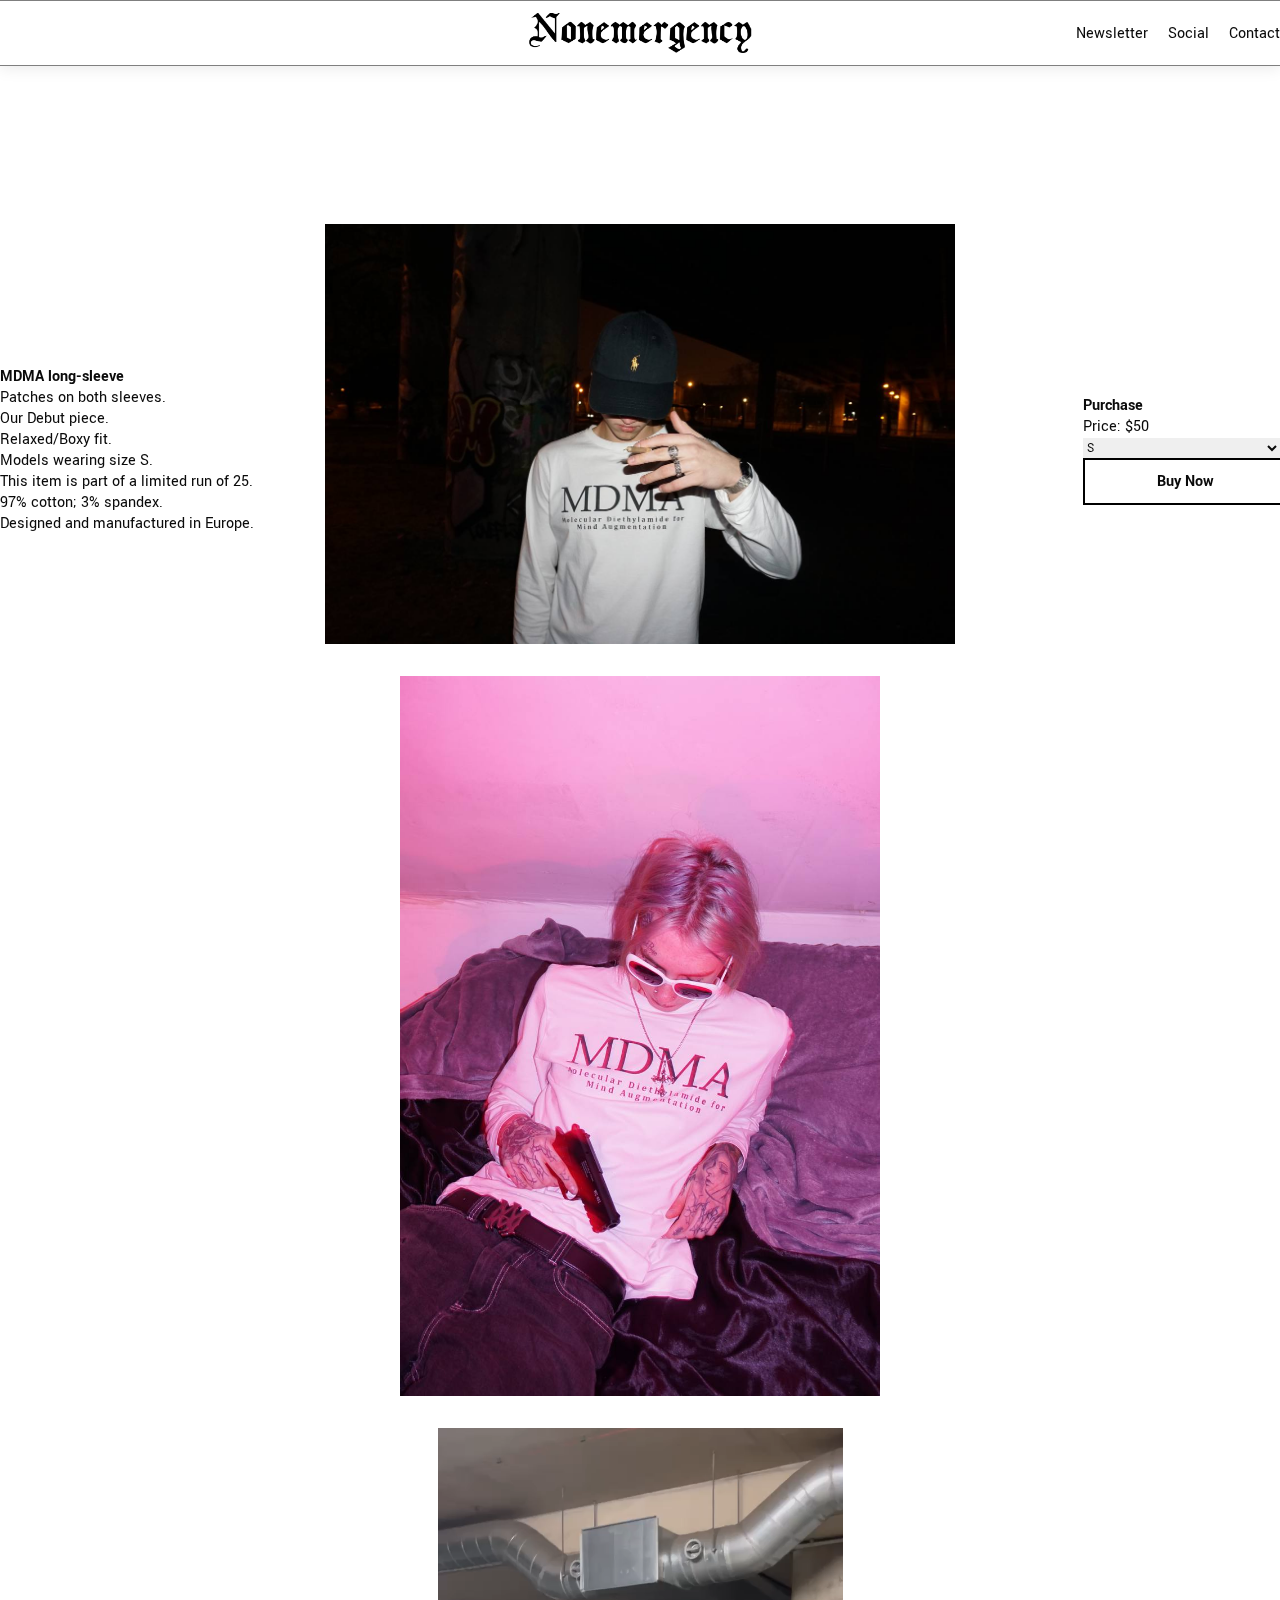
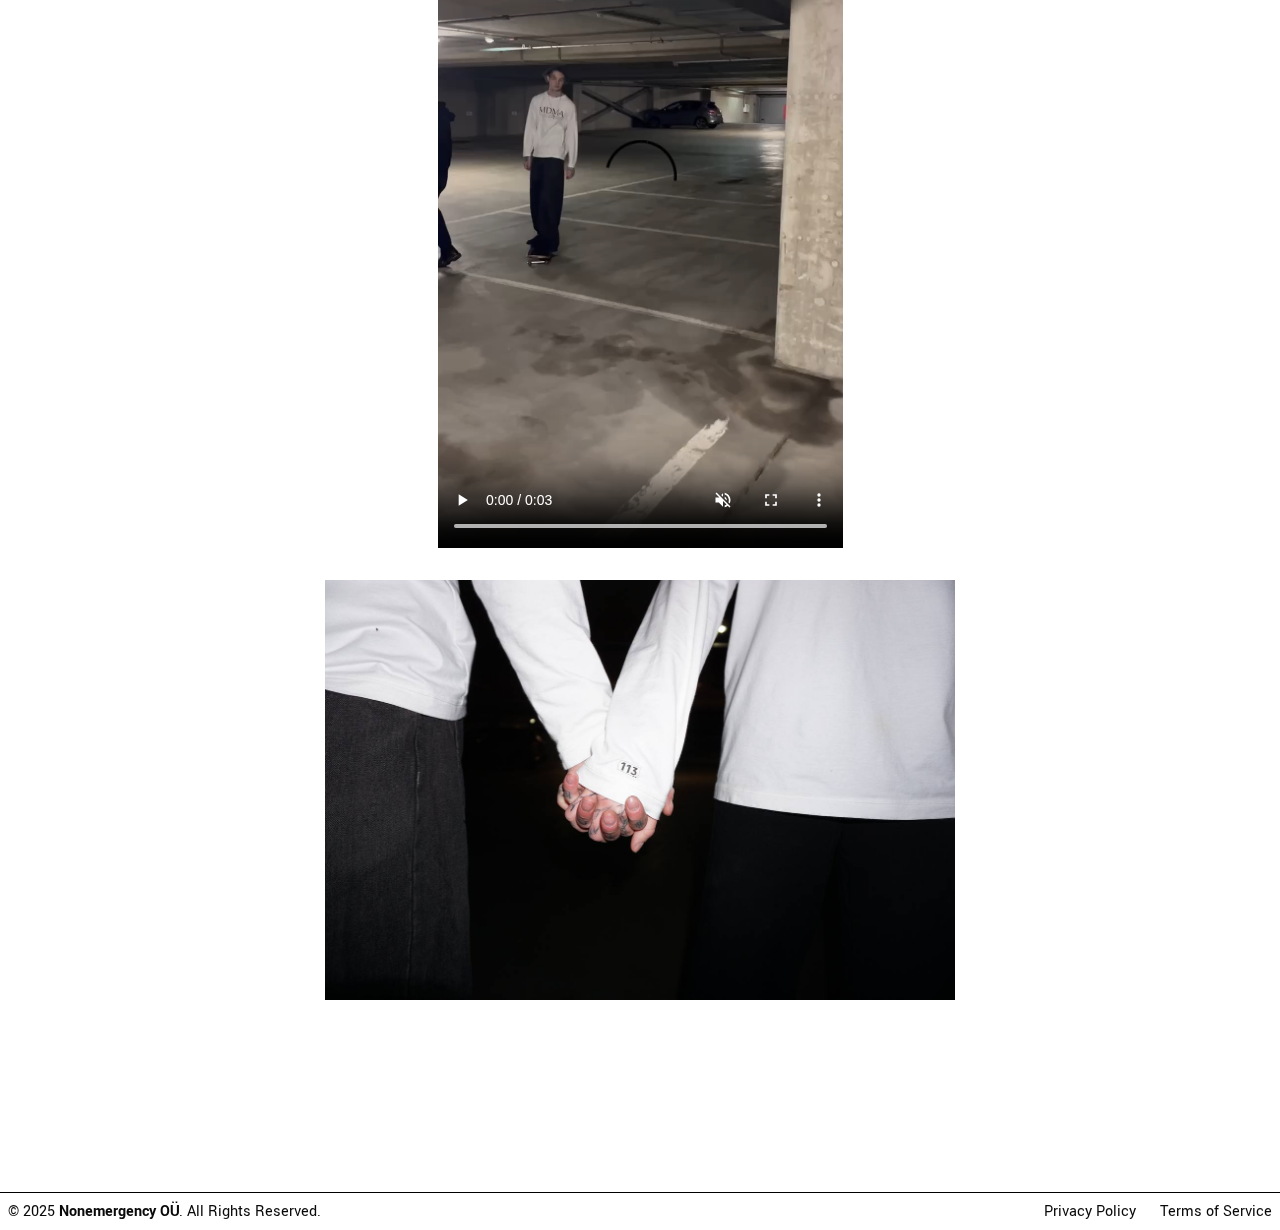
==== index.html @ 787d907a "initial commit" ====
<!DOCTYPE html>
<html>
<head>
	<meta charset="utf-8">
	<meta name="viewport" content="width=device-width, initial-scale=1">
    <link rel="stylesheet" href="style.css">
    <link rel="icon" type="image/x-icon" href="assets/favicon.ico">
	<title>Nonemergency</title>
	<script type="text/javascript">
		window.onload = function() {
			var element = document.querySelector('.image-showcase > *:first-child');
			var elementHeight = element.offsetHeight / 2; 
			element.style.setProperty('--first-image-offset', `${elementHeight}px`);
			var element = document.querySelector('.image-showcase > *:last-child');
			var elementHeight = element.offsetHeight / 2; 
			element.style.setProperty('--last-image-offset', `${elementHeight}px`);
		}
	</script>
</head>
<body>
	<header>
		<div class="wrapper">
			<img src="assets/nonem.png" alt="Logo" id="logo">
			<div id="header-links">
				<a href="#">Newsletter</a>
				<a href="#">Social</a>
				<a href="#">Contact</a>
			</div>
		</div>
	</header>
	<div class="wrapper">
		<section>
			<div class="product-info fixed-product-object">
				<p class="bold">MDMA long-sleeve</p>
				<div>
					<p>Patches on both sleeves.</p>
					<p>Our Debut piece.</p>
					<p>Relaxed/Boxy fit.</p>
					<p>Models wearing size S.</p>
				</div>
				<div>
					<p>This item is part of a limited run of 25.</p>
				</div>
				<div>
					<p>97% cotton; 3% spandex.</p>
					<p>Designed and manufactured in Europe.</p>
				</div>
			</div>
			<div class="image-showcase">
				<img src="assets/MDMA-photos/photo2.jpg">
				<img src="assets/MDMA-photos/photo0.jpg">
				<video autoplay muted loop controls>
					<source src="assets/MDMA-photos/video0.MOV" type="video/mp4">
				</video>
				<img src="assets/MDMA-photos/photo1.jpg">
			</div>
			<div class="purchase-section fixed-product-object">
				<p class="bold">Purchase</p>
				<p class="price">Price: <b>$50</b></p>
				<form action="/buy">
					<select name="size" id="size" class="size-dropdown">
						<optgroup label="Choose Size">
							<option value="S">S</option>
							<option value="M">M</option>
						</optgroup>
					</select>
					<div class="button-container">
						<input type="submit" value="Buy Now" class="button">
					</div>
				</form>
			</div>
		</section>
	</div>
	<div class="footer-border">
		<footer class="wrapper">
			<p class="small-text">© 2025 <span class="bold">Nonemergency OÜ</span>. All Rights Reserved.</p>
			<span id="legal"><a href="">Privacy Policy</a><a href="">Terms of Service</a></span>
		</footer>
	</div>
</body>
</html>
---- style.css ----
/* RESET & FONT */
/*
@import url('https://fonts.googleapis.com/css2?family=Monda:wght@400..700&display=swap');

!!! FIX URL BELOW !!!
*/

@import url('https://fonts.googleapis.com/css2?family=Averia+Sans+Libre:ital,wght@0,300;0,400;0,700;1,300;1,400;1,700&family=IBM+Plex+Sans:ital,wght@0,100;0,200;0,300;0,400;0,500;0,600;0,700;1,100;1,200;1,300;1,400;1,500;1,600;1,700&family=Jost:ital,wght@0,100..900;1,100..900&family=Lato:ital,wght@0,100;0,300;0,400;0,700;0,900;1,100;1,300;1,400;1,700;1,900&family=Mukta+Mahee:wght@200;300;400;500;600;700;800&family=Noto+Sans+Cuneiform&family=Noto+Sans+KR:wght@100..900&family=Noto+Sans+Mono:wght@100..900&family=Recursive:wght@300..1000&family=Roboto+Mono:ital,wght@0,100..700;1,100..700&family=Source+Code+Pro:ital,wght@0,200..900;1,200..900&family=Yantramanav:wght@100;300;400;500;700;900&display=swap');

*{ 
    margin: 0;
    padding: 0;
    font-family: "Yantramanav", serif;
    font-weight: 400;
    color: #0A0A0A; 
    border: none;
}

/* GENERAL STYLES */

footer, section, .grid{
    width: 100%;
    display: grid;
    grid-template-columns: repeat(12, 1fr);
    gap: 20px;
}

.button-container{
    z-index: 1;
    color: black;
    border: 2px solid;
    padding: 2px;
    width: fit-content;
}


button, .button{
    background: none;
    padding: .5rem 1rem;
    font-size: 1rem;
    cursor: pointer;
    font-weight: 700;
    border: 0;
    border: 1px solid rgba(0, 0, 0, 0);
}


button:hover, .button:hover{
    transition: 100ms;
    border: 1px solid rgba(0, 0, 0, 1);
}

.not-allowed{
    cursor: not-allowed !important;
}

.wrapper{ /* ADD PADDING FOR SCREENS LESS THAN 1440px */
    max-width: 1440px; /* ???? */
    margin: 0 auto 0 auto;
    box-sizing: border-box;
}

a{
    text-decoration: none;
}

a:hover{
    text-decoration: underline;
}

.bold{
    font-weight: 600;
}

.fixed-product-object{
    position: sticky;
    height: fit-content;
    top: 50%;
    transform: translateY(-50%);
}


/*  HEADER  */
/* CREATE DROPDOWNS */
header{

    position: fixed;
    width: 100%;

    border-top: 1px solid rgba(0, 0, 0, 0.50);
    border-bottom: 1px solid rgba(0, 0, 0, 0.50);
    background: #FFF;
    box-shadow: 0px 1px 16px 0px rgba(0, 0, 0, 0.10);
    padding: 16px 0;
}

header > .wrapper{
    width: 100%;
    display: flex;
    align-items: center;
    justify-content: end;
    height: 2rem;
}

#logo{
    height: 2.5rem; /* MAKE RESPONSIVE */
    position: absolute;
    left: 50%;
    transform: translateX(-50%);
}

#header-links{
    display: flex;
    gap: 20px;
}

/* PRODUCT INFO  */
/* ADD br */
.product-info{
    grid-column: span 3;
}

/* IMAGE SHOWCASE */

.image-showcase{
    grid-column: 4 / span 6;
    flex-direction: column;
    display: flex;
    align-items: center;
}

.image-showcase > img, video{
    max-width: 100%;
    max-height: 80vh;
    padding-bottom: 2rem;
}

.image-showcase > *:first-child{
    margin-top: calc(50vh - var(--first-image-offset));
}

.image-showcase > *:last-child{
    margin-bottom: calc(50vh - var(--last-image-offset) - 4rem); /* 4rem = 2 rem bottom padding; 2 rem footer */
}

/* PURCHASE SECTION */
/* ADD STYLES FOR SELECT */

.purchase-section{
    grid-column: 11 / 13;
}

.purchase-section form{
    width: 100%;
}

.purchase-section form *{
    width: 100%;
}

/* FOOTER */


footer{
    padding: .5rem;
    display: flex;
    justify-content: space-between;
}

#legal > a:nth-child(2){
    padding-left: 1.5rem;
}

.footer-border{
    border-top: solid 1px black;
}
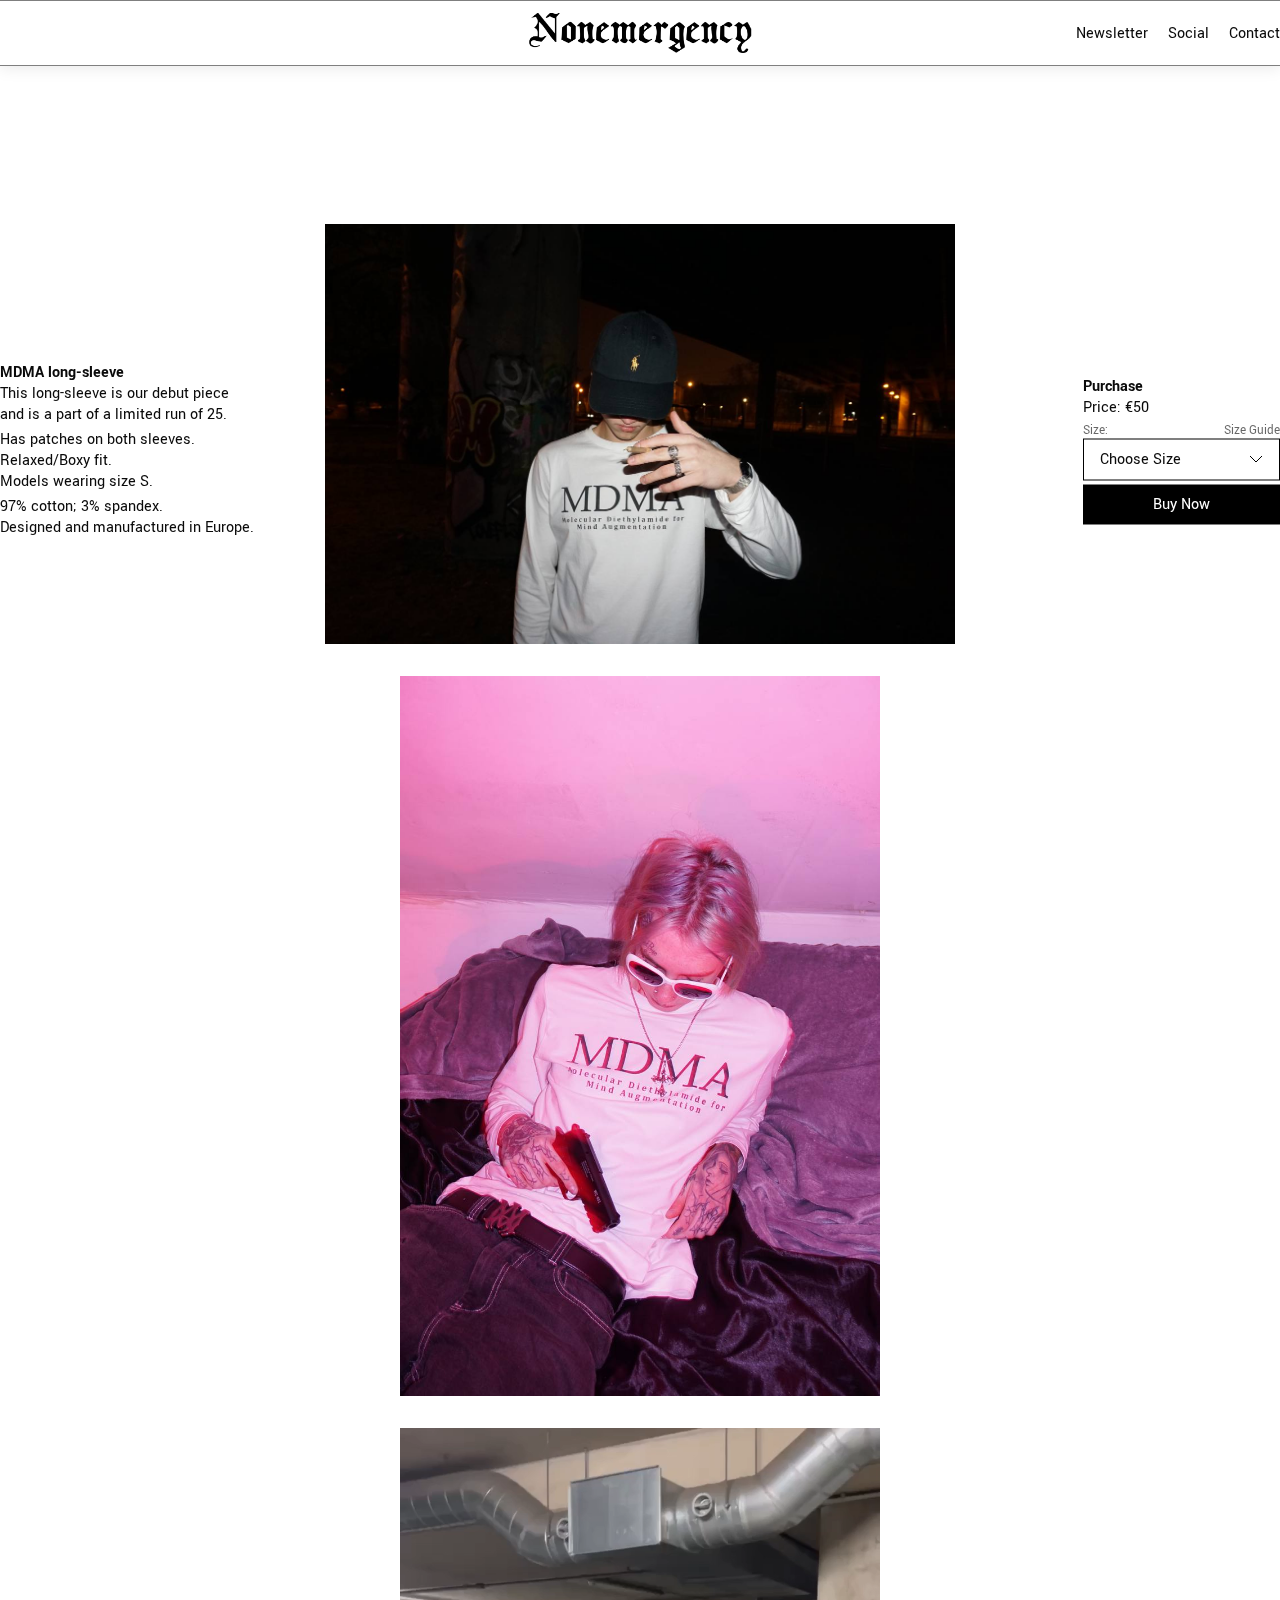
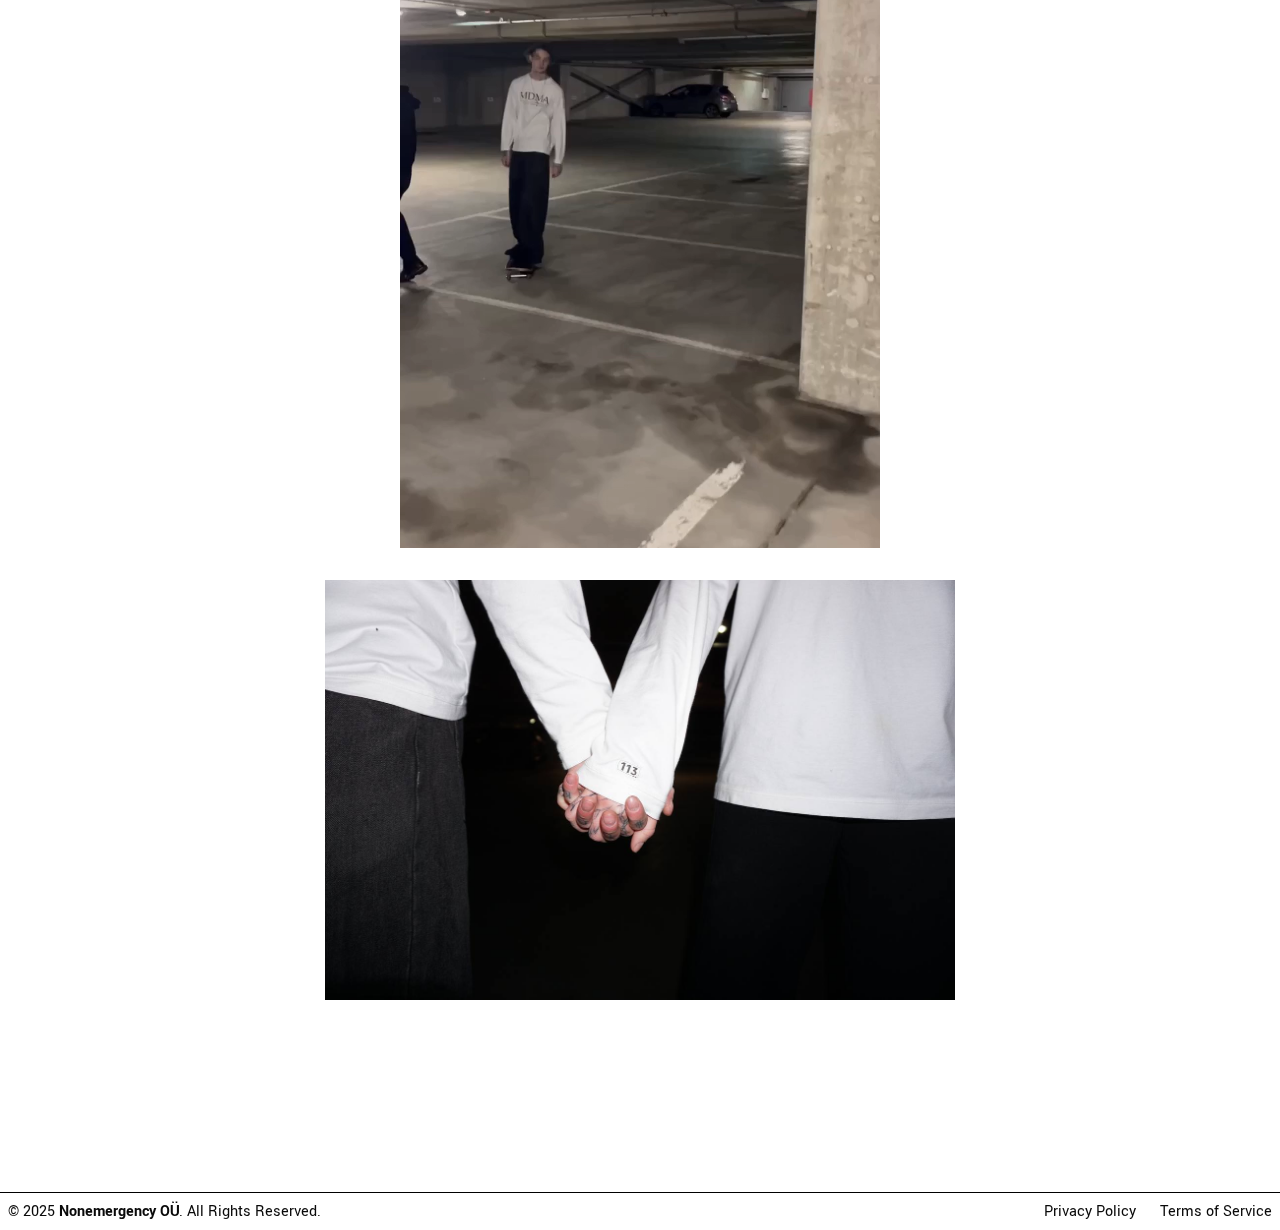
==== commit f4b4cdc5: "some update" ====
--- a/index.html
+++ b/index.html
@@ -11,20 +11,35 @@
 			var element = document.querySelector('.image-showcase > *:first-child');
 			var elementHeight = element.offsetHeight / 2; 
 			element.style.setProperty('--first-image-offset', `${elementHeight}px`);
-			var element = document.querySelector('.image-showcase > *:last-child');
-			var elementHeight = element.offsetHeight / 2; 
+			
+			element = document.querySelector('.image-showcase > *:last-child');
+			elementHeight = element.offsetHeight / 2; 
 			element.style.setProperty('--last-image-offset', `${elementHeight}px`);
 		}
 	</script>
 </head>
 <body>
+	<p id="js-disabled">WARNING: JavaScript is disabled on your browser. Some features will not work. <br>Enable JavaScript in order to enjoy properly-working website.</p>
+	<script type="text/javascript">
+		  const element = document.getElementById("js-disabled");
+		  if (element) {
+		    element.remove();
+		  }
+	</script>
 	<header>
 		<div class="wrapper">
 			<img src="assets/nonem.png" alt="Logo" id="logo">
 			<div id="header-links">
 				<a href="#">Newsletter</a>
-				<a href="#">Social</a>
-				<a href="#">Contact</a>
+				<div class="dropdown">
+					<a>Social</a>
+					<div class="dropdown-items">
+						<a href="">TikTok</a>
+						<a href="">Instagram</a>
+						<a href="">Pinterest</a>
+					</div>
+				</div>
+				<a href="mailto:contact@nonemergency.eu">Contact</a>
 			</div>
 		</div>
 	</header>
@@ -33,13 +48,13 @@
 			<div class="product-info fixed-product-object">
 				<p class="bold">MDMA long-sleeve</p>
 				<div>
-					<p>Patches on both sleeves.</p>
-					<p>Our Debut piece.</p>
+					<p>This long-sleeve is our debut piece</p>
+					<p>and is a part of a limited run of 25.</p>
+				</div>
+				<div>
+					<p>Has patches on both sleeves.</p>
 					<p>Relaxed/Boxy fit.</p>
 					<p>Models wearing size S.</p>
-				</div>
-				<div>
-					<p>This item is part of a limited run of 25.</p>
 				</div>
 				<div>
 					<p>97% cotton; 3% spandex.</p>
@@ -49,27 +64,44 @@
 			<div class="image-showcase">
 				<img src="assets/MDMA-photos/photo2.jpg">
 				<img src="assets/MDMA-photos/photo0.jpg">
-				<video autoplay muted loop controls>
-					<source src="assets/MDMA-photos/video0.MOV" type="video/mp4">
+				<video autoplay muted loop>
+					<source src="assets/MDMA-photos/video0.mp4" type="video/mp4">
 				</video>
 				<img src="assets/MDMA-photos/photo1.jpg">
 			</div>
 			<div class="purchase-section fixed-product-object">
 				<p class="bold">Purchase</p>
-				<p class="price">Price: <b>$50</b></p>
+				<p class="price">Price: €50</p>
 				<form action="/buy">
-					<select name="size" id="size" class="size-dropdown">
-						<optgroup label="Choose Size">
-							<option value="S">S</option>
-							<option value="M">M</option>
-						</optgroup>
+					<div class="size-info">
+						<p>Size:</p>
+						<a>Size Guide</a>
+					</div>
+					<select name="size" id="size" class="form-input">
+						<option selected disabled>Choose Size</option>
+						<option value="S">S</option>
+						<option value="M">M</option>
 					</select>
-					<div class="button-container">
-						<input type="submit" value="Buy Now" class="button">
-					</div>
+					<input type="submit" value="Buy Now" class="button">
 				</form>
 			</div>
 		</section>
+		<section class="newsletter-section">
+			<div class="newsletter">
+				<div class="newsletter-heading">
+					<h2>Newsletter</h2>
+					<a><img src="assets/X.svg"></a>
+				</div>
+				<hr>
+				<p>Sign up to email updates on Nonemergency releases and more.<br>You may cancel anytime.</p>
+				<form action="" method="POST">
+					<input type="email" name="e" class="form-input" placeholder="E-mail">
+					<input type="submit" value="Sign Up" class="button">
+				</form>
+				<div class="background-blur"></div>
+			</div>
+		</section>
+	</div>
 	</div>
 	<div class="footer-border">
 		<footer class="wrapper">
--- a/style.css
+++ b/style.css
@@ -1,11 +1,19 @@
+@import url('https://fonts.googleapis.com/css2?family=Averia+Sans+Libre:ital,wght@0,300;0,400;0,700;1,300;1,400;1,700&family=IBM+Plex+Sans:ital,wght@0,100;0,200;0,300;0,400;0,500;0,600;0,700;1,100;1,200;1,300;1,400;1,500;1,600;1,700&family=Jost:ital,wght@0,100..900;1,100..900&family=Lato:ital,wght@0,100;0,300;0,400;0,700;0,900;1,100;1,300;1,400;1,700;1,900&family=Mukta+Mahee:wght@200;300;400;500;600;700;800&family=Noto+Sans+Cuneiform&family=Noto+Sans+KR:wght@100..900&family=Noto+Sans+Mono:wght@100..900&family=Recursive:wght@300..1000&family=Roboto+Mono:ital,wght@0,100..700;1,100..700&family=Source+Code+Pro:ital,wght@0,200..900;1,200..900&family=Yantramanav:wght@100;300;400;500;700;900&display=swap');
 /* RESET & FONT */
 /*
 @import url('https://fonts.googleapis.com/css2?family=Monda:wght@400..700&display=swap');
 
-!!! FIX URL BELOW !!!
+!!! FIX URL ABOVE !!!
 */
 
-@import url('https://fonts.googleapis.com/css2?family=Averia+Sans+Libre:ital,wght@0,300;0,400;0,700;1,300;1,400;1,700&family=IBM+Plex+Sans:ital,wght@0,100;0,200;0,300;0,400;0,500;0,600;0,700;1,100;1,200;1,300;1,400;1,500;1,600;1,700&family=Jost:ital,wght@0,100..900;1,100..900&family=Lato:ital,wght@0,100;0,300;0,400;0,700;0,900;1,100;1,300;1,400;1,700;1,900&family=Mukta+Mahee:wght@200;300;400;500;600;700;800&family=Noto+Sans+Cuneiform&family=Noto+Sans+KR:wght@100..900&family=Noto+Sans+Mono:wght@100..900&family=Recursive:wght@300..1000&family=Roboto+Mono:ital,wght@0,100..700;1,100..700&family=Source+Code+Pro:ital,wght@0,200..900;1,200..900&family=Yantramanav:wght@100;300;400;500;700;900&display=swap');
+#js-disabled{
+    position: fixed;
+    top: 15%;
+    left: 15%;
+    font-weight: 700;
+    background: white;
+}
+
 
 *{ 
     margin: 0;
@@ -14,9 +22,29 @@
     font-weight: 400;
     color: #0A0A0A; 
     border: none;
-}
+    outline: none;
+    -webkit-appearance: none;
+    -moz-appearance: none;
+    appearance: none;
+    font-size: 1rem;
+    background: none;
+}
+
 
 /* GENERAL STYLES */
+
+h2{
+    font-weight: 800;
+    font-size: 2.25rem;
+}
+
+*:focus{
+    outline: 1px solid black;
+}
+
+hr{
+    border: 1px solid black;
+}
 
 footer, section, .grid{
     width: 100%;
@@ -29,25 +57,22 @@
     z-index: 1;
     color: black;
     border: 2px solid;
-    padding: 2px;
+    /*padding: 2px;*/
     width: fit-content;
 }
 
 
 button, .button{
-    background: none;
     padding: .5rem 1rem;
-    font-size: 1rem;
     cursor: pointer;
-    font-weight: 700;
-    border: 0;
-    border: 1px solid rgba(0, 0, 0, 0);
-}
-
-
-button:hover, .button:hover{
-    transition: 100ms;
-    border: 1px solid rgba(0, 0, 0, 1);
+    line-height: 150%;
+    background: black;
+    color: white;
+}
+
+
+button:hover, .button:hover, button:focus, .button:focus{
+    text-decoration: underline;
 }
 
 .not-allowed{
@@ -62,6 +87,7 @@
 
 a{
     text-decoration: none;
+    cursor: pointer;
 }
 
 a:hover{
@@ -79,9 +105,24 @@
     transform: translateY(-50%);
 }
 
+select{
+    background-image: url("assets/arrow-down.svg");
+    background-repeat: no-repeat;
+    background-position: right 1rem top 50%;
+    line-height: 150%;
+}
+
+select:focus{
+    outline: none;
+}
+
+.form-input{
+    padding: .5rem 1rem;
+    border: 1px solid black;
+}
 
 /*  HEADER  */
-/* CREATE DROPDOWNS */
+
 header{
 
     position: fixed;
@@ -114,10 +155,44 @@
     gap: 20px;
 }
 
+/* DROPDOWN */
+
+.dropdown{
+    position: relative;
+    display: inline-block;
+}
+
+.dropdown-items{
+    display: none;
+    position: absolute;
+    left: 50%;
+    transform: translateX(-50%);
+    border: 1px solid;
+}
+
+.dropdown-items a{
+    text-align: center;
+    background: rgba(255, 255, 255, 1);
+    padding: 0.5rem 1rem;
+    display: block;
+}   
+
+.dropdown:hover .dropdown-items{
+    display: block;
+}
+
 /* PRODUCT INFO  */
-/* ADD br */
+
 .product-info{
     grid-column: span 3;
+}
+
+.product-info div{
+    margin-bottom: .25rem;
+}
+
+.product-info div:last-child{
+    margin-bottom: 0;
 }
 
 /* IMAGE SHOWCASE */
@@ -144,7 +219,6 @@
 }
 
 /* PURCHASE SECTION */
-/* ADD STYLES FOR SELECT */
 
 .purchase-section{
     grid-column: 11 / 13;
@@ -152,10 +226,30 @@
 
 .purchase-section form{
     width: 100%;
+    margin-top: 4px;
 }
 
 .purchase-section form *{
-    width: 100%;
+    width: -webkit-fill-available;
+}
+
+.size-info{
+    display: flex;
+    justify-content: space-between;
+}
+
+.purchase-section select{
+    margin-bottom: 4px;
+}
+
+.size-info *{
+    color: rgba(0, 0, 0, .6);
+    font-size: .8rem;
+    width: auto !important;
+}
+
+.size-info *:last-child{
+    text-align: right;
 }
 
 /* FOOTER */
@@ -168,10 +262,54 @@
 }
 
 #legal > a:nth-child(2){
-    padding-left: 1.5rem;
+    margin-left: 1.5rem;
 }
 
 .footer-border{
     border-top: solid 1px black;
 }
 
+
+/* NEWSLETTER */
+
+.newsletter{
+    grid-column: 5 / 9;
+    border: 2px solid black;
+    padding: 1rem;
+    height: fit-content;
+    margin: auto;
+    background: white;
+}
+
+.newsletter h2{
+    line-height: 100%;
+}
+
+.newsletter form{
+    display: flex;
+    gap: 8px;
+    margin-top: 8px;
+}
+
+.newsletter input[type="email"]{
+    width: -webkit-fill-available;
+}
+
+.newsletter hr{
+    margin-bottom: 4px;
+}
+
+.newsletter-heading{
+    display: flex;
+    align-items: self-start;    
+    justify-content: space-between;
+}
+
+.newsletter-section{
+    position: fixed;
+    top: 0;
+    left: 0;
+    height: 100vh;
+    background: rgba(255, 255, 255, .6);
+    display: none;
+}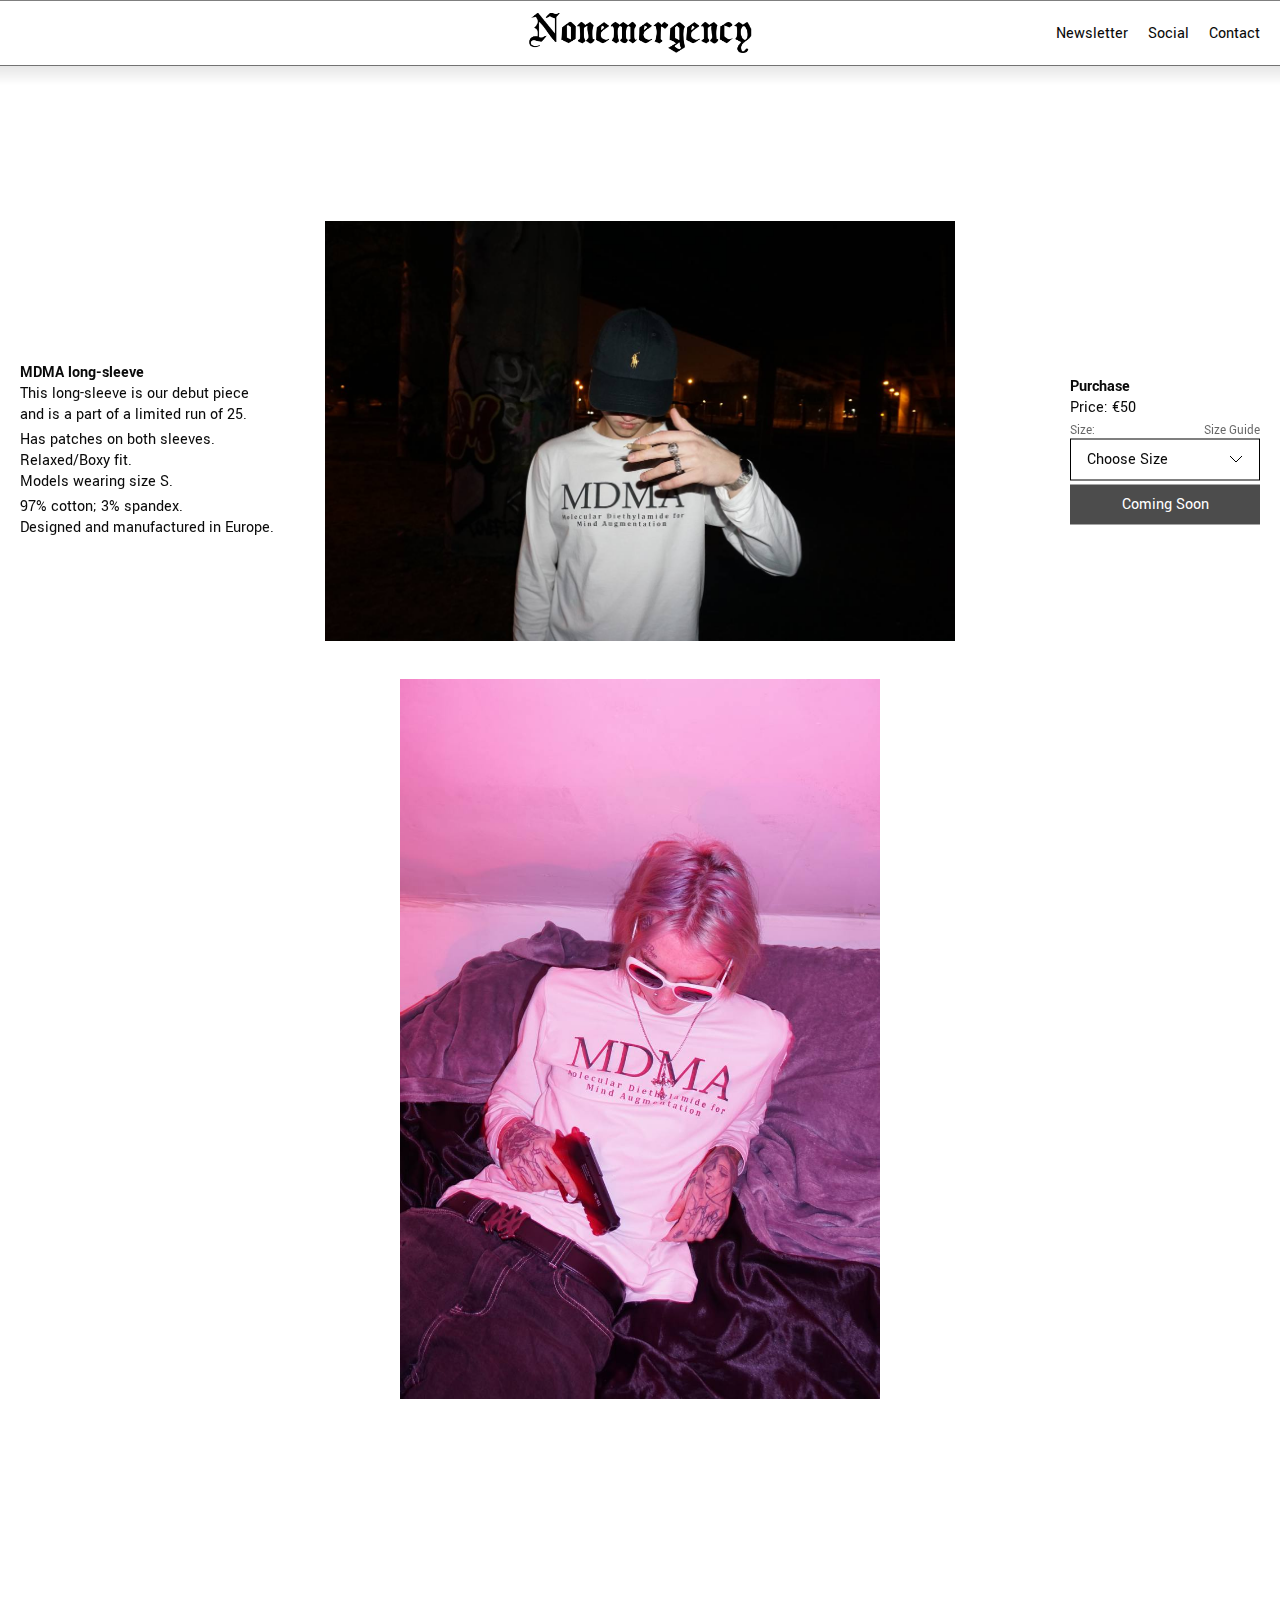
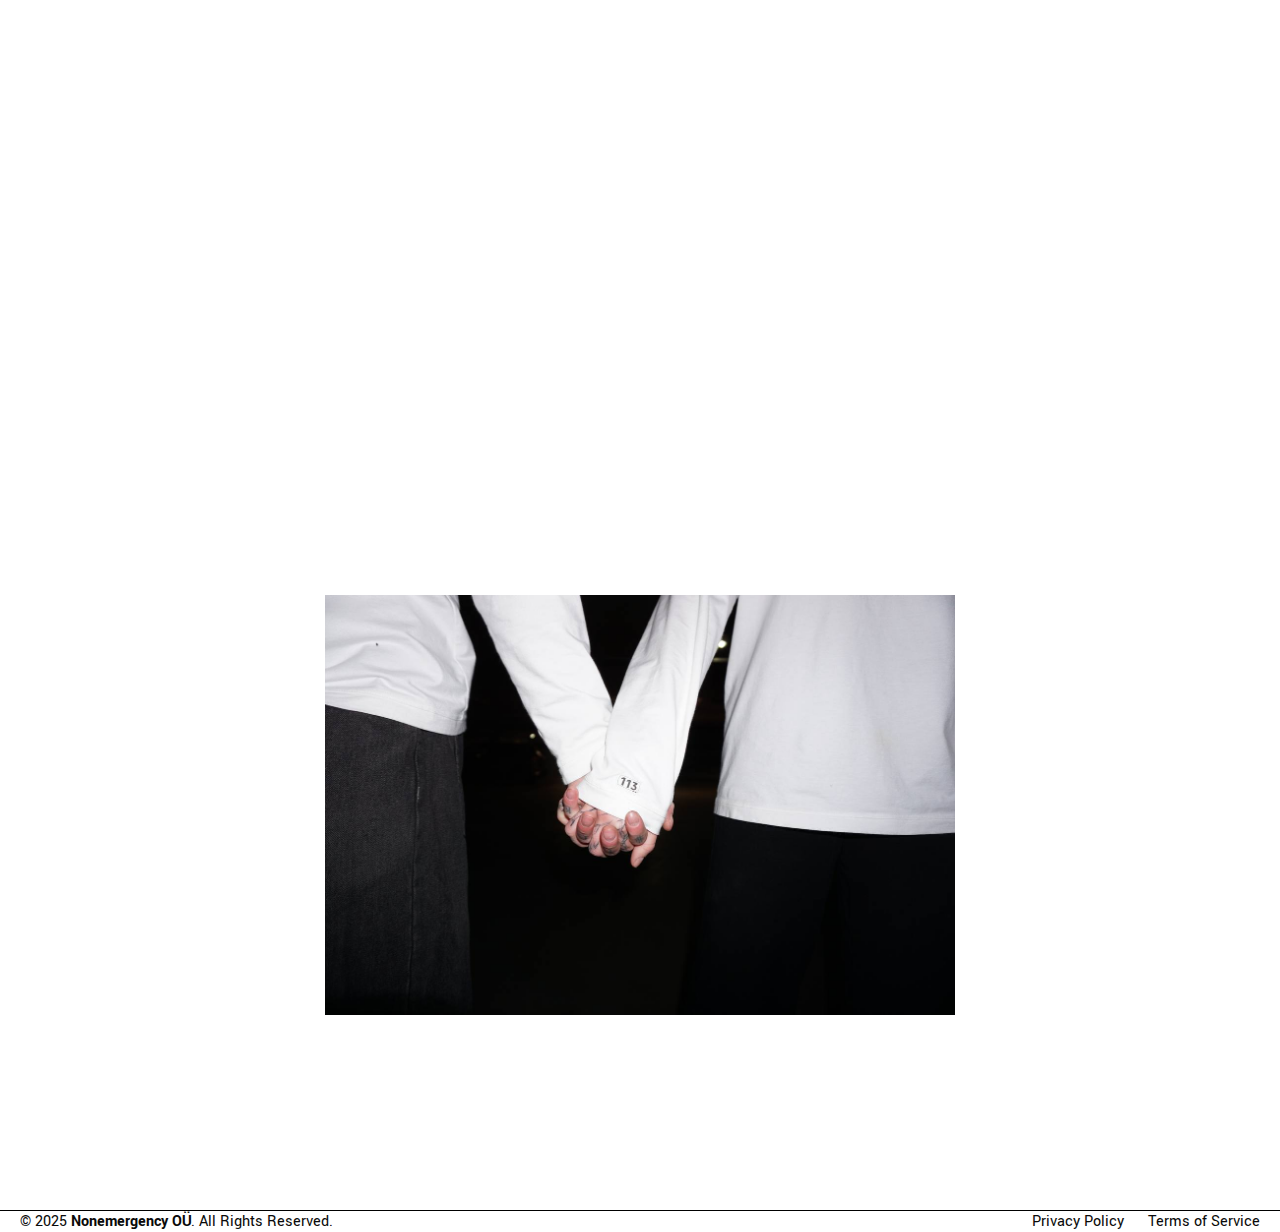
==== commit 204ac313: "aa" ====
--- a/index.html
+++ b/index.html
@@ -3,20 +3,20 @@
 <head>
 	<meta charset="utf-8">
 	<meta name="viewport" content="width=device-width, initial-scale=1">
-    <link rel="stylesheet" href="style.css">
+
+	<link rel="stylesheet" href="https://cdn.jsdelivr.net/npm/swiper@11/swiper-bundle.min.css"/>
+	<script src="https://cdn.jsdelivr.net/npm/swiper/swiper-bundle.min.js"></script>
+	<script src="slider.js" defer></script>
+
+    <link rel="stylesheet" href="general.css">
+    <link rel="stylesheet" href="desktop.css">
+    <link rel="stylesheet" href="mobile.css">
+
+	<script src="scripts.js" defer></script>
+
     <link rel="icon" type="image/x-icon" href="assets/favicon.ico">
 	<title>Nonemergency</title>
-	<script type="text/javascript">
-		window.onload = function() {
-			var element = document.querySelector('.image-showcase > *:first-child');
-			var elementHeight = element.offsetHeight / 2; 
-			element.style.setProperty('--first-image-offset', `${elementHeight}px`);
-			
-			element = document.querySelector('.image-showcase > *:last-child');
-			elementHeight = element.offsetHeight / 2; 
-			element.style.setProperty('--last-image-offset', `${elementHeight}px`);
-		}
-	</script>
+	
 </head>
 <body>
 	<p id="js-disabled">WARNING: JavaScript is disabled on your browser. Some features will not work. <br>Enable JavaScript in order to enjoy properly-working website.</p>
@@ -26,11 +26,13 @@
 		    element.remove();
 		  }
 	</script>
-	<header>
+
+	<header class="shadow-bottom">
 		<div class="wrapper">
 			<img src="assets/nonem.png" alt="Logo" id="logo">
+			<img id="burger" src="assets/burger.svg">
 			<div id="header-links">
-				<a href="#">Newsletter</a>
+				<a id="newsletter-open">Newsletter</a>
 				<div class="dropdown">
 					<a>Social</a>
 					<div class="dropdown-items">
@@ -43,10 +45,32 @@
 			</div>
 		</div>
 	</header>
-	<div class="wrapper">
+
+	<section class="swiper shadow-top" id="product-visual">
+		<div class="image-showcase swiper-wrapper"> <!-- SWIPER WRAPPER -->
+			<div class="swiper-slide">
+				<img src="assets/MDMA-photos/photo2.jpg">
+			</div>
+			<div class="swiper-slide">
+				<img src="assets/MDMA-photos/photo0.jpg">
+			</div>
+			<div class="swiper-slide">
+				<video autoplay muted loop>
+					<source src="assets/MDMA-photos/video0.mp4" type="video/mp4">
+				</video>
+			</div>
+			<div class="swiper-slide">
+				<img src="assets/MDMA-photos/photo1.jpg">
+			</div>
+		</div>
+	</section>
+	<div class="wrapper" id="product-text">
+		<div id="swiper-pagination"></div>
 		<section>
 			<div class="product-info fixed-product-object">
-				<p class="bold">MDMA long-sleeve</p>
+				<p class="bold product-title">MDMA long-sleeve</p>
+				<p class="price">€50</p>
+				<p class="section-title bold">Product Info</p>
 				<div>
 					<p>This long-sleeve is our debut piece</p>
 					<p>and is a part of a limited run of 25.</p>
@@ -61,48 +85,41 @@
 					<p>Designed and manufactured in Europe.</p>
 				</div>
 			</div>
-			<div class="image-showcase">
-				<img src="assets/MDMA-photos/photo2.jpg">
-				<img src="assets/MDMA-photos/photo0.jpg">
-				<video autoplay muted loop>
-					<source src="assets/MDMA-photos/video0.mp4" type="video/mp4">
-				</video>
-				<img src="assets/MDMA-photos/photo1.jpg">
-			</div>
 			<div class="purchase-section fixed-product-object">
-				<p class="bold">Purchase</p>
+				<p class="section-title bold">Purchase</p>
 				<p class="price">Price: €50</p>
-				<form action="/buy">
+				<form id="buy-product-form">
 					<div class="size-info">
 						<p>Size:</p>
 						<a>Size Guide</a>
 					</div>
 					<select name="size" id="size" class="form-input">
-						<option selected disabled>Choose Size</option>
+						<option value="not-selected" selected disabled>Choose Size</option>
 						<option value="S">S</option>
 						<option value="M">M</option>
 					</select>
-					<input type="submit" value="Buy Now" class="button">
+					<button type="submit" value="Checkout" id="purchase-btn" class="not-available ">Coming Soon</button>
 				</form>
 			</div>
 		</section>
-		<section class="newsletter-section">
-			<div class="newsletter">
-				<div class="newsletter-heading">
-					<h2>Newsletter</h2>
-					<a><img src="assets/X.svg"></a>
-				</div>
-				<hr>
-				<p>Sign up to email updates on Nonemergency releases and more.<br>You may cancel anytime.</p>
-				<form action="" method="POST">
-					<input type="email" name="e" class="form-input" placeholder="E-mail">
-					<input type="submit" value="Sign Up" class="button">
-				</form>
-				<div class="background-blur"></div>
+
+	</div>
+	<section id="newsletter" class="newsletter-section">
+		<div class="newsletter">
+			<div class="newsletter-heading">
+				<h2>Newsletter</h2>
+				<a id="newsletter-close"><img src="assets/X.svg"></a>
 			</div>
-		</section>
-	</div>
-	</div>
+			<hr>
+			<p>Sign up to email updates on Nonemergency releases and more.<br>You may cancel anytime.</p>
+			<form action="" method="POST">
+				<input type="email" name="e" class="form-input" placeholder="E-mail">
+				<input type="submit" value="Sign Up" class="button">
+			</form>
+			<div class="background-blur"></div>
+		</div>
+		<div id="overlay" class="overlay"></div>
+	</section>
 	<div class="footer-border">
 		<footer class="wrapper">
 			<p class="small-text">© 2025 <span class="bold">Nonemergency OÜ</span>. All Rights Reserved.</p>
--- a/general.css
+++ b/general.css
@@ -0,0 +1,280 @@
+@import url('https://fonts.googleapis.com/css2?family=Yantramanav:wght@100;300;400;500;700;900&display=swap');
+/* RESET & FONT */
+
+
+#js-disabled{
+    position: fixed;
+    top: 15%;
+    left: 15%;
+    font-weight: 700;
+    background: #fff;
+    z-index: 1000;
+}
+
+
+*{ 
+    margin: 0;
+    padding: 0;
+    font-family: "Yantramanav", serif;
+    font-weight: 400;
+    color: #0A0A0A; 
+    border: none;
+    border-radius: 0;
+    outline: none;
+    -webkit-appearance: none;
+    -moz-appearance: none;
+    appearance: none;
+    font-size: 1rem;
+    background: none;
+}
+
+
+/* GENERAL STYLES */
+
+h2{
+    font-weight: 800;
+    font-size: 2.25rem;
+    line-height: 100%;
+}
+
+*:focus{
+    outline: 1px solid black;
+}
+
+hr{
+    border: 1px solid black;
+}
+
+footer, section, .grid{
+    width: 100%;
+    display: grid;
+}
+
+.button-container{
+    z-index: 1;
+    color: black;
+    border: 2px solid;
+    /*padding: 2px;*/
+    width: fit-content;
+}
+
+
+button, .button{
+    padding: .5rem 1rem;
+    cursor: pointer;
+    line-height: 150%;
+    background: black;
+    color: white;
+}
+
+
+button:hover, .button:hover, button:focus, .button:focus{
+    text-decoration: underline;
+    text-decoration-thickness: 2px;
+}
+
+.not-available{
+    opacity: .7;
+}
+
+.not-available:hover{
+    cursor: not-allowed !important;
+}
+
+.wrapper{
+    max-width: 1440px;
+    margin: 0 auto 0 auto;
+    box-sizing: border-box;
+}
+
+@media (max-width:  1500px){
+    .wrapper{
+        padding: 0 20px;
+        margin: 0;
+    }
+}
+
+a{
+    text-decoration: none;
+    cursor: pointer;
+}
+
+a:hover{
+    text-decoration: underline;
+}
+
+.bold{
+    font-weight: 600;
+}
+
+select{
+    background-image: url("assets/arrow-down.svg");
+    background-repeat: no-repeat;
+    background-position: right 1rem top 50%;
+    line-height: 150%;
+}
+
+select:focus{
+    outline: none;
+}
+
+.form-input{
+    padding: .5rem 1rem;
+    border: 1px solid black;
+}
+
+.shadow-top::after, .shadow-bottom::after{
+    content: "";
+    display: block;
+    position: absolute;
+    left: 0;
+    bottom: 0;
+    width: 100%;
+    height: 20px;
+    z-index: 20;
+}
+
+.shadow-bottom::after{
+    transform: translateY(100%);
+    background: linear-gradient(
+        to bottom,
+        rgba(0, 0, 0, 0.1) 0%, 
+        rgba(0, 0, 0, 0.05) 50%, 
+        rgba(0, 0, 0, 0) 100%
+    );
+
+}
+
+.shadow-top::after{
+    background: linear-gradient(
+        to top,
+        rgba(0, 0, 0, 0.1) 0%, 
+        rgba(0, 0, 0, 0.05) 50%, 
+        rgba(0, 0, 0, 0) 100%
+    );
+}
+
+/*  HEADER  */
+
+header{
+    position: fixed;
+    top: 0;
+    width: 100%;
+    z-index: 100;
+    border-top: 1px solid rgba(0, 0, 0, 0.50);
+    border-bottom: 1px solid rgba(0, 0, 0, 0.50);
+    background: #FFF;
+    padding: 16px 0;
+}
+
+header > .wrapper{
+    width: 100%;
+    display: flex;
+    align-items: center;
+    justify-content: end;
+    height: 2rem;
+}
+
+#logo{
+    height: 2.5rem; /* MAKE RESPONSIVE */
+    position: absolute;
+    left: 50%;
+    transform: translateX(-50%);
+}
+
+/* PURCHASE SECTION */
+
+.purchase-section form{
+    width: 100%;
+}
+
+.purchase-section form *{
+    width: -webkit-fill-available;
+    width: fill-available;
+}
+
+.size-info{
+    display: flex;
+    justify-content: space-between;
+}
+
+.purchase-section select{
+    margin-bottom: 4px;
+}
+
+.size-info *{
+    color: rgba(0, 0, 0, .6);
+    font-size: .8rem;
+    width: auto !important;
+}
+
+.size-info *:last-child{
+    text-align: right;
+}
+
+/* FOOTER */
+
+
+footer{
+    padding: .5rem;
+    display: flex;
+    justify-content: space-between;
+}
+
+#legal > a:nth-child(2){
+    margin-left: 1.5rem;
+}
+
+.footer-border{
+    border-top: solid 1px black;
+}
+
+
+/* NEWSLETTER */
+
+.newsletter{
+    grid-column: 5 / 9;
+    border: 2px solid black;
+    padding: 1rem;
+    height: fit-content;
+    margin: auto;
+    background: white;
+    z-index: 2;
+}
+
+.newsletter form{
+    display: flex;
+    gap: 8px;
+    margin-top: 8px;
+}
+
+.newsletter input[type="email"]{
+    width: -webkit-fill-available;
+    width: fill-available;
+}
+
+.newsletter hr{
+    margin-bottom: 4px;
+}
+
+.newsletter-heading{
+    display: flex;
+    align-items: self-start;    
+    justify-content: space-between;
+}
+
+.newsletter-section{
+    position: fixed;
+    top: 0;
+    left: 0;
+    height: 100vh;
+    display: none;
+    z-index: 100;
+}
+
+.overlay{
+    width: 100%;
+    height: 100%;
+    position: absolute;
+    background: rgba(255, 255, 255, .6);
+}--- a/desktop.css
+++ b/desktop.css
@@ -0,0 +1,147 @@
+/* DESKTOP STYLES */
+
+@media (min-width: 700px){
+
+	/* REMOVE CONFLICT SWIPER.JS STYLES */
+	#product-visual{
+		display: grid !important;
+		max-width: 1440px;
+		margin: 0 auto;
+	}
+
+	#product-visual::after{
+		content: none;
+	}
+	
+	.swiper-slide{
+		width: fit-content;
+		height: fit-content;
+	}
+
+
+	.image-showcase img, .image-showcase video{
+		height: auto !important;
+		width: auto !important;
+	}
+
+	/* GENERAL */
+
+		.fixed-product-object{
+		    position: sticky;
+		    height: fit-content;
+		    top: 50%;
+		    transform: translateY(-50%);
+		}
+
+
+	/* HEADER */
+
+	#burger{
+		display: none;
+	}
+
+	footer, section, .grid{
+	    grid-template-columns: repeat(12, 1fr);
+	    gap: 20px;
+	}
+
+	#header-links{
+	    display: flex;
+	    gap: 20px;
+	}
+
+	/* DROPDOWN */
+
+	.dropdown{
+	    position: relative;
+	    display: inline-block;
+	    z-index: 100;
+	}
+
+	.dropdown-items{
+	    display: none;
+	    position: absolute;
+	    left: 50%;
+	    transform: translateX(-50%);
+	    border: 1px solid;
+	}
+
+	.dropdown-items a{
+	    text-align: center;
+	    background: rgba(255, 255, 255, 1);
+	    padding: 0.5rem 1rem;
+	    display: block;
+	}   
+
+	.dropdown:hover .dropdown-items{
+	    display: block;
+	}
+
+	/* PRODUCT INFO  */
+
+	.product-info{
+	    grid-column: span 3;
+	}
+
+	.product-info div{
+	    margin-bottom: .25rem;
+	}
+
+	.product-info div:last-child{
+	    margin-bottom: 0;
+	}
+
+	.product-info .price{
+		display: none;
+	}
+
+	.product-info .section-title{
+		display: none;
+	}
+
+	/* IMAGE SHOWCASE */
+
+	.image-showcase{
+	    grid-column: 4 / span 6;
+	    flex-direction: column;
+	    display: flex;
+	    align-items: center;
+	}
+
+	.image-showcase img, .image-showcase video{
+	    max-width: 100%;
+	    max-height: 80vh;
+	    padding-bottom: 2rem;
+	}
+
+	.image-showcase > *:first-child{
+	    margin-top: calc(50vh - var(--first-image-offset));
+	}
+
+	.image-showcase > *:last-child{
+	    margin-bottom: calc(50vh - var(--last-image-offset) - 4rem); /* 4rem = 2 rem bottom padding; 2 rem footer */
+	}
+
+	/* PURCHASE SECTION */
+
+	#product-text{
+	    position: fixed;
+	    top: 50%;
+	    left: 50%;
+	    transform: translateX(-50%);
+	    width: 100%;
+	}
+
+	.purchase-section{
+	    grid-column: 11 / 13;
+	}
+
+
+	.purchase-section form{
+		margin-top: 4px;
+	}
+	
+	/* FOOTER */
+
+
+}--- a/mobile.css
+++ b/mobile.css
@@ -0,0 +1,156 @@
+/* STYLES FOR MOBILE */
+
+@media (max-width: 800px){
+	#burger{
+		display: block;
+	}
+
+	#header-links{
+		display: none;
+	}
+}
+
+
+@media (max-width: 1100px){
+	.purchase-section{
+		grid-column: 10 / 13;
+	}
+}
+
+@media (max-width: 700px){
+	section * {
+		margin: 0;
+		padding: 0;
+		position: unset;
+		grid-column: unset;
+	}
+
+	footer, section, .grid{
+		grid-template-columns: repeat(4, 1fr);
+	}
+
+	.image-showcase{
+		grid-column: span 4 !important;
+		align-items: center;
+	}
+
+	#logo{
+		height: 2rem;
+	}
+
+	.swiper{
+		margin-top: 4rem; /* Margin for header */
+		width: 100%;
+		height: 60vh;
+		overflow: hidden;
+	}
+
+	.swiper-slide *{
+		width: 100%;
+	    height: 100%;
+	    object-fit: cover;
+	}
+
+	.swiper-wrapper {
+	  align-items: center;
+	}
+
+	.swiper-slide {
+		max-height: 60vh;
+		display: flex;
+		align-items: center;
+		justify-content: center;
+		transition: height 300ms ease-in;
+		overflow: hidden;
+	}
+
+
+	#product-text{
+		padding: 0.5rem 20px;
+	}
+
+	#swiper-pagination{
+		text-align: center;
+        display: flex;
+        justify-content: center;
+        gap: 5px;
+        padding-bottom: .5rem;
+	}
+
+	.swiper-pagination-bullet{
+		background: black !important;
+		height: 1px;
+		width: 1rem;
+		transition: width 100ms linear;
+		margin: 0 !important;
+		border-radius: 0;
+	}
+
+	.swiper-pagination-bullet-active{
+		width: 1.5rem;
+	}
+
+	.product-info{
+		grid-column: span 4;
+	}
+
+	.product-info .price, .product-info .product-title{
+		font-size: 1.5rem;
+	}
+
+	.product-info .price{
+		display: block;
+		margin-bottom: 2px;
+	}
+
+	.product-info .price::after{
+		content: "";
+		display: block;
+		width: 100%;
+		height: 1px;
+		background: black;
+	}
+
+	.product-info bold{
+		line-height: 125%
+	}
+	
+	.section-title{
+		display: block;
+		margin-top: .75rem;
+	}
+
+	.product-info > div{
+		margin-bottom: .3rem;
+	}
+
+	.product-info > div:last-child{
+		margin: 0;
+	}
+
+	.purchase-section{
+		grid-column: span 4;
+	}
+
+	.purchase-section .price{
+		display: none;
+	}
+
+	.size-info *{
+		font-size: .9rem;
+	}
+
+	footer #legal{
+		display: none;
+	}
+
+	footer *{
+		font-size: .8rem;
+		margin: 0.4rem 0;
+		color: rgba(0, 0, 0, .8);
+	}
+
+	.footer-border{
+		margin-top: 1rem;
+	}
+}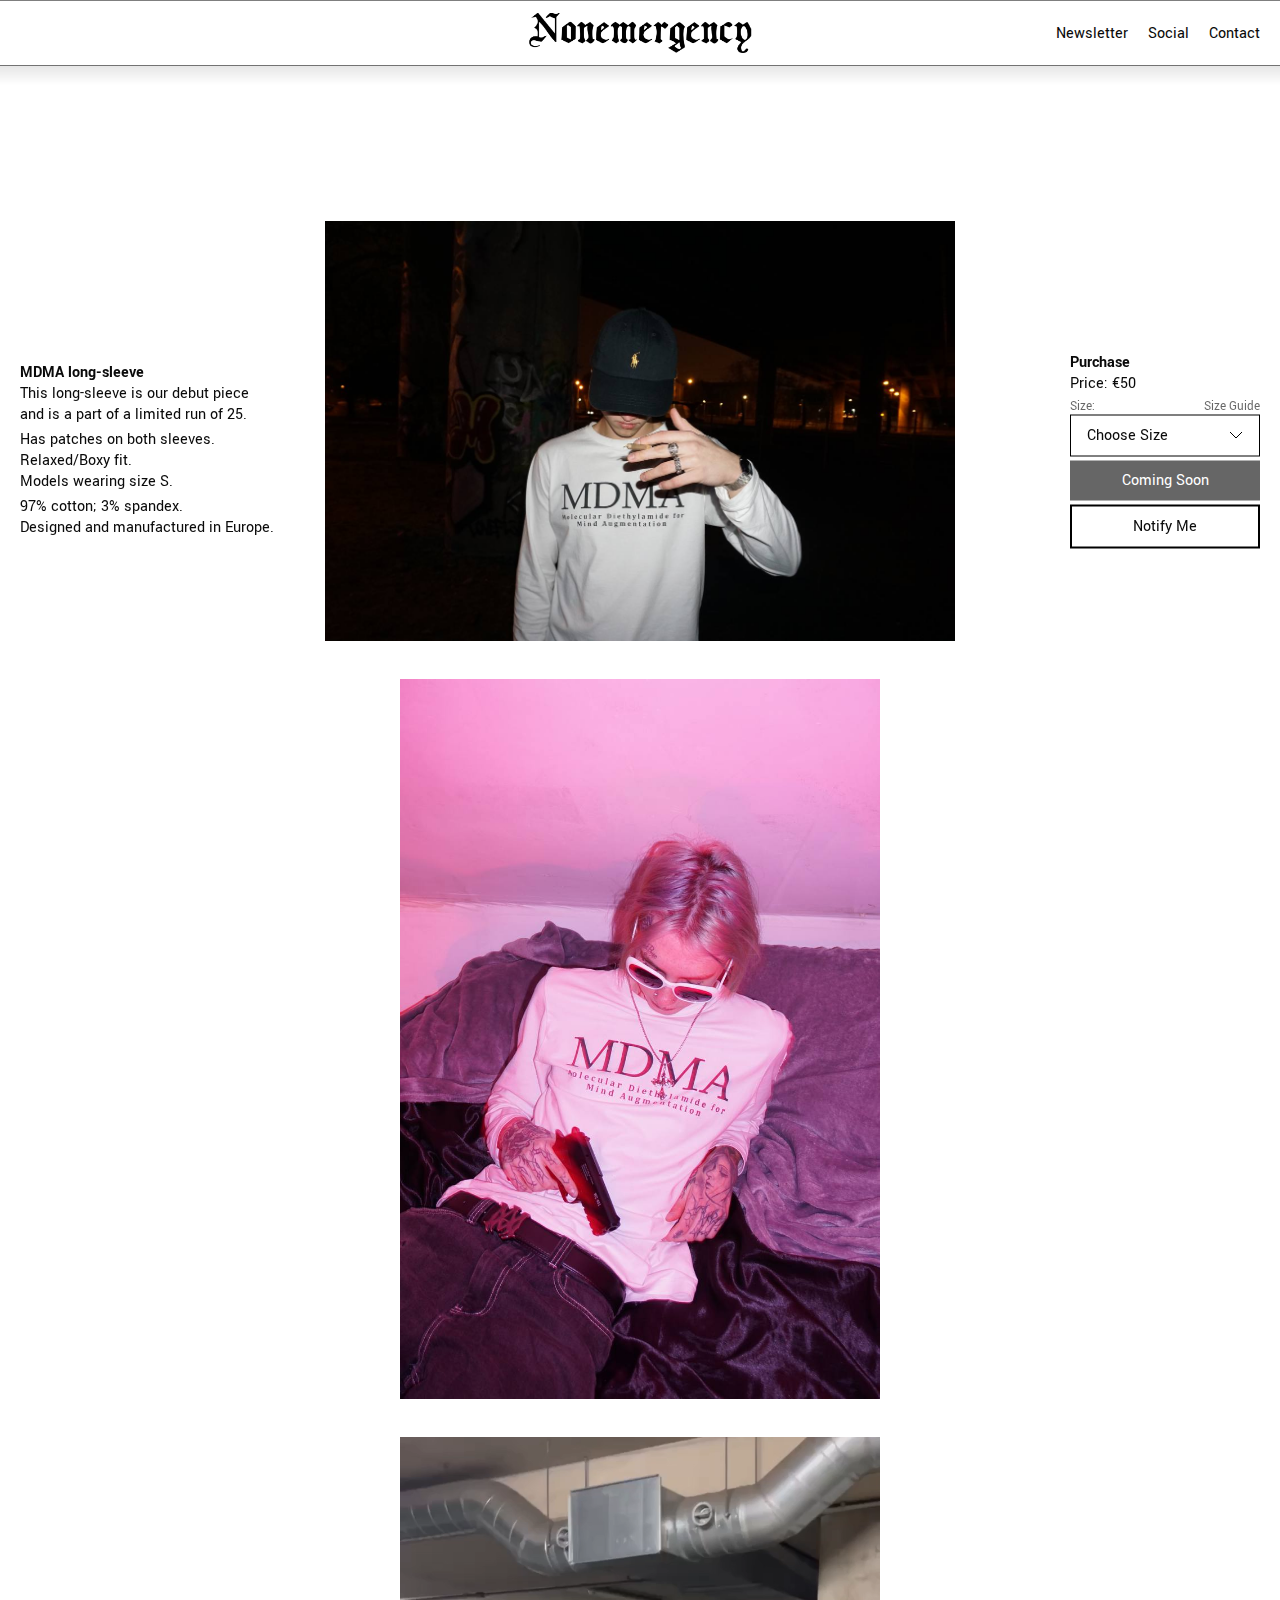
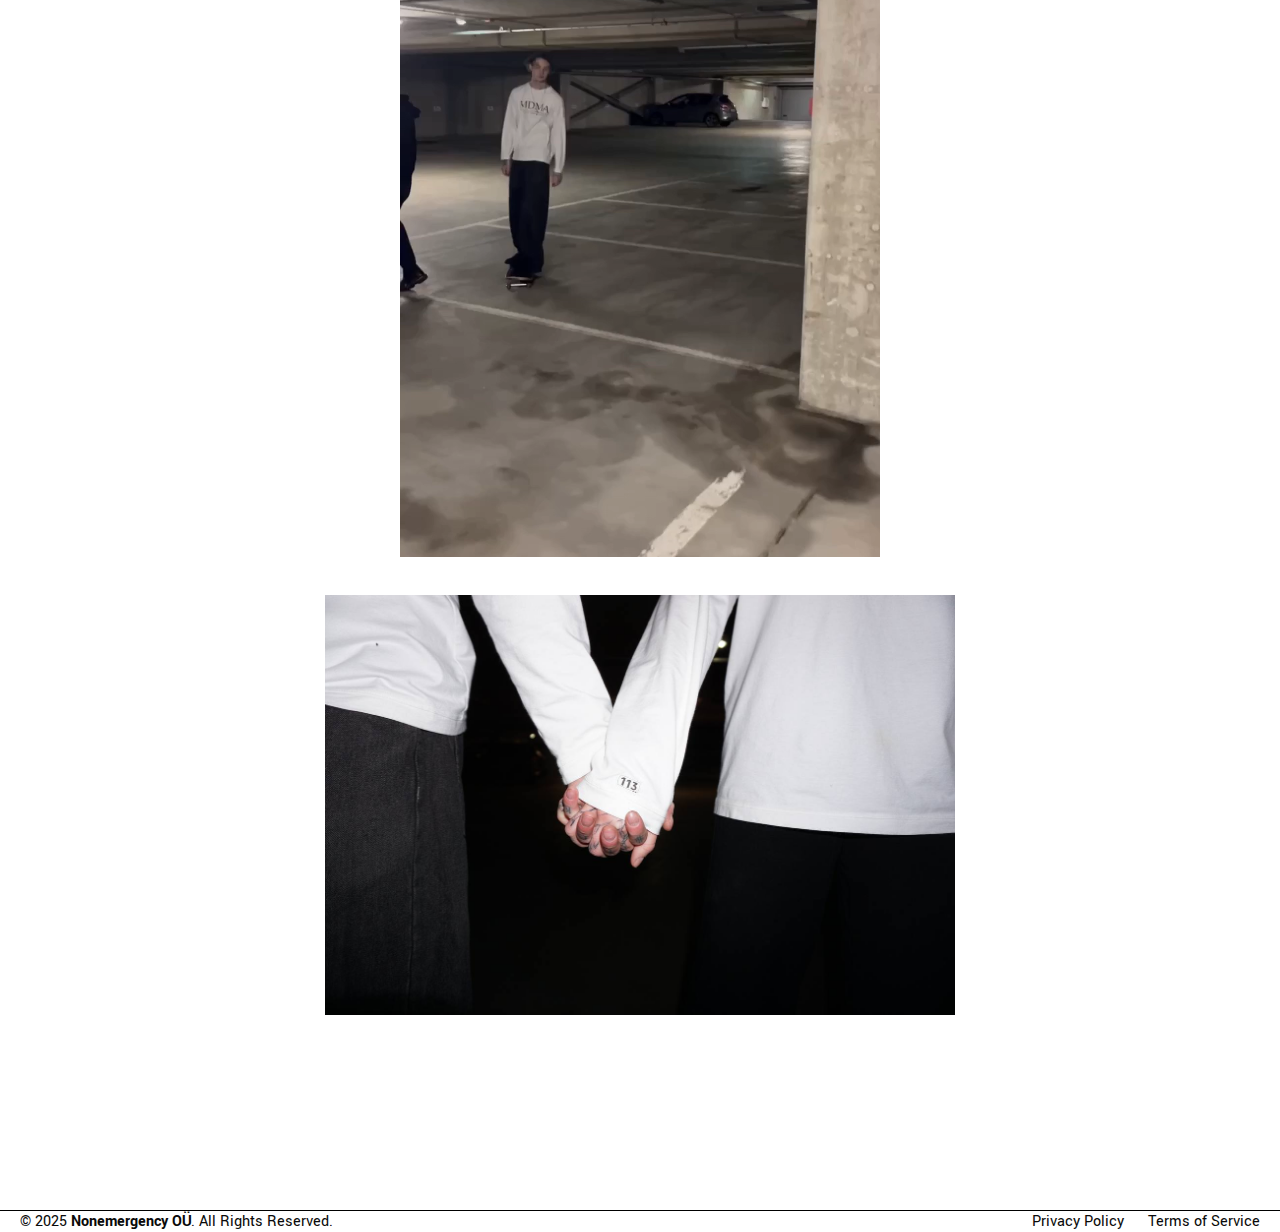
==== commit 8d5b7b71: "soon button" ====
--- a/index.html
+++ b/index.html
@@ -32,7 +32,7 @@
 			<img src="assets/nonem.png" alt="Logo" id="logo">
 			<img id="burger" src="assets/burger.svg">
 			<div id="header-links">
-				<a id="newsletter-open">Newsletter</a>
+				<a class="newsletter-open">Newsletter</a>
 				<div class="dropdown">
 					<a>Social</a>
 					<div class="dropdown-items">
@@ -99,6 +99,7 @@
 						<option value="M">M</option>
 					</select>
 					<button type="submit" value="Checkout" id="purchase-btn" class="not-available ">Coming Soon</button>
+					<button type="submit" value="Notify Me" id="purchase-btn" class="button-outlined newsletter-open">Notify Me</button>
 				</form>
 			</div>
 		</section>
--- a/general.css
+++ b/general.css
@@ -60,7 +60,7 @@
 
 
 button, .button{
-    padding: .5rem 1rem;
+    padding: .5rem 1rem !important;
     cursor: pointer;
     line-height: 150%;
     background: black;
@@ -70,11 +70,17 @@
 
 button:hover, .button:hover, button:focus, .button:focus{
     text-decoration: underline;
-    text-decoration-thickness: 2px;
+    text-decoration-thickness: 1px;
+}
+
+.button-outlined{
+    background: none;
+    border: 2px solid black;
+    color: #0A0A0A;
 }
 
 .not-available{
-    opacity: .7;
+    opacity: .6;
 }
 
 .not-available:hover{
@@ -198,8 +204,8 @@
     justify-content: space-between;
 }
 
-.purchase-section select{
-    margin-bottom: 4px;
+.purchase-section button{
+    margin-top: 4px;
 }
 
 .size-info *{
--- a/desktop.css
+++ b/desktop.css
@@ -7,6 +7,7 @@
 		display: grid !important;
 		max-width: 1440px;
 		margin: 0 auto;
+		z-index: 1;
 	}
 
 	#product-visual::after{
@@ -130,6 +131,7 @@
 	    left: 50%;
 	    transform: translateX(-50%);
 	    width: 100%;
+	    z-index: 100;
 	}
 
 	.purchase-section{
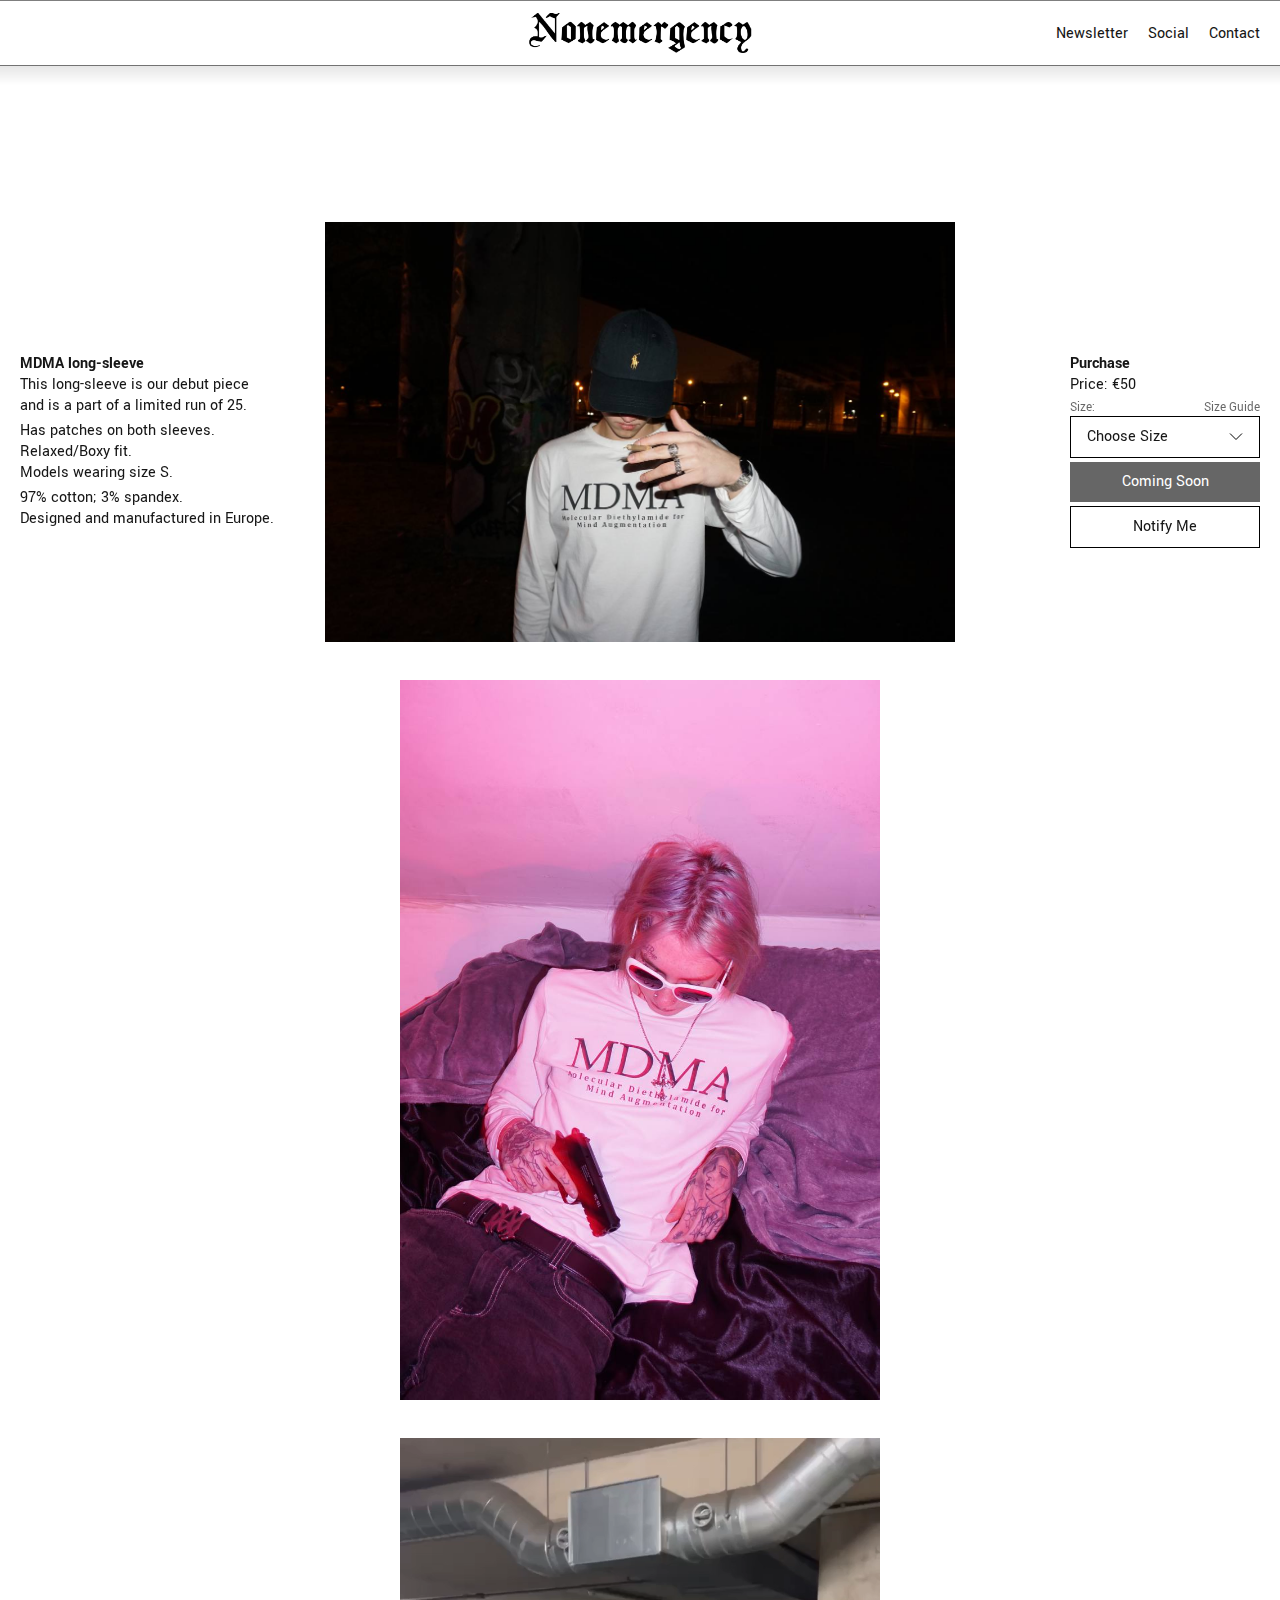
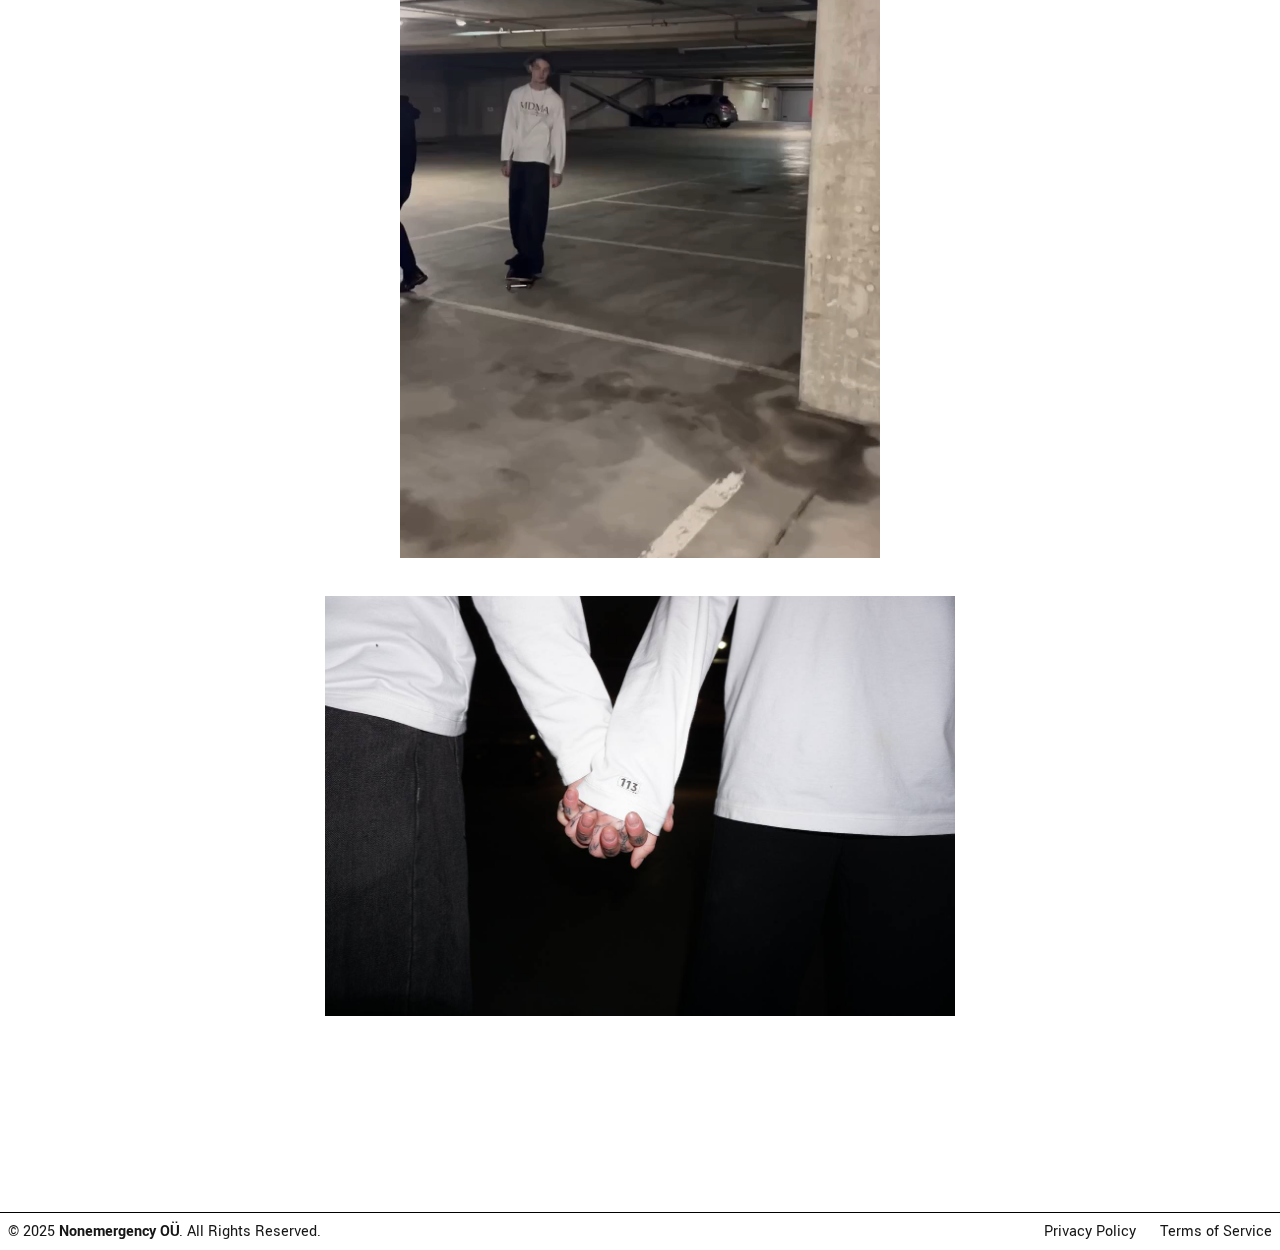
==== commit d99a2309: "newsletter fix and mobile nav menu done" ====
--- a/index.html
+++ b/index.html
@@ -30,7 +30,7 @@
 	<header class="shadow-bottom">
 		<div class="wrapper">
 			<img src="assets/nonem.png" alt="Logo" id="logo">
-			<img id="burger" src="assets/burger.svg">
+			<a id="burger"><img src="assets/burger.svg"></a>
 			<div id="header-links">
 				<a class="newsletter-open">Newsletter</a>
 				<div class="dropdown">
@@ -45,6 +45,31 @@
 			</div>
 		</div>
 	</header>
+	<div id="mob-nav-menu">
+		
+		<a id="mob-nav-close"><img src="assets/X.svg"></a>
+		<div class="mob-nav-links">
+			<a class="newsletter-open">Newsletter</a>
+			<div class="mob-dropdown">
+				<p>Social</p>
+				<div class="links">
+					<div class="line"></div>
+					<a href="">TikTok</a>
+					<a href="">Instagram</a>
+					<a href="">Pinterest</a>
+				</div>				
+			</div>
+			<a href="mailto:contact@nonemergency.eu">Contact</a>
+			<div class="mob-dropdown">
+				<p>Legal</p>
+				<div class="links">
+					<div class="line"></div>
+					<a href="">Privacy Policy</a>
+					<a href="">Terms of Service</a>
+				</div>				
+			</div>
+		</div>
+	</div>
 
 	<section class="swiper shadow-top" id="product-visual">
 		<div class="image-showcase swiper-wrapper"> <!-- SWIPER WRAPPER -->
@@ -88,11 +113,11 @@
 			<div class="purchase-section fixed-product-object">
 				<p class="section-title bold">Purchase</p>
 				<p class="price">Price: €50</p>
+				<div class="size-info">
+					<span>Size:</span>
+					<a>Size Guide</a>
+				</div>
 				<form id="buy-product-form">
-					<div class="size-info">
-						<p>Size:</p>
-						<a>Size Guide</a>
-					</div>
 					<select name="size" id="size" class="form-input">
 						<option value="not-selected" selected disabled>Choose Size</option>
 						<option value="S">S</option>
@@ -106,19 +131,22 @@
 
 	</div>
 	<section id="newsletter" class="newsletter-section">
-		<div class="newsletter">
-			<div class="newsletter-heading">
-				<h2>Newsletter</h2>
-				<a id="newsletter-close"><img src="assets/X.svg"></a>
+		<div class="wrapper grid">
+			<div class="newsletter">
+				<div class="newsletter-heading">
+					<h2>Newsletter</h2>
+					<a id="newsletter-close"><img src="assets/X.svg"></a>
+				</div>
+				<hr>
+				<p>Sign up to email updates on Nonemergency releases and more.<br>You may cancel anytime.</p>
+				<form action="" method="POST">
+					<input type="email" name="e" class="form-input" placeholder="E-mail">
+					<input type="submit" value="Sign Up" class="button">
+				</form>
+				<div class="background-blur"></div>
 			</div>
-			<hr>
-			<p>Sign up to email updates on Nonemergency releases and more.<br>You may cancel anytime.</p>
-			<form action="" method="POST">
-				<input type="email" name="e" class="form-input" placeholder="E-mail">
-				<input type="submit" value="Sign Up" class="button">
-			</form>
-			<div class="background-blur"></div>
 		</div>
+		
 		<div id="overlay" class="overlay"></div>
 	</section>
 	<div class="footer-border">
--- a/general.css
+++ b/general.css
@@ -17,7 +17,7 @@
     padding: 0;
     font-family: "Yantramanav", serif;
     font-weight: 400;
-    color: #0A0A0A; 
+    color: #161616; 
     border: none;
     border-radius: 0;
     outline: none;
@@ -75,8 +75,8 @@
 
 .button-outlined{
     background: none;
-    border: 2px solid black;
-    color: #0A0A0A;
+    border: 1px solid black;
+    color: #161616;
 }
 
 .not-available{
@@ -107,6 +107,7 @@
 
 a:hover{
     text-decoration: underline;
+    text-decoration-thickness: 1px;
 }
 
 .bold{
@@ -166,7 +167,7 @@
     position: fixed;
     top: 0;
     width: 100%;
-    z-index: 100;
+    z-index: 20;
     border-top: 1px solid rgba(0, 0, 0, 0.50);
     border-bottom: 1px solid rgba(0, 0, 0, 0.50);
     background: #FFF;
@@ -188,6 +189,10 @@
     transform: translateX(-50%);
 }
 
+#mob-nav-menu{
+    display: none;
+}
+
 /* PURCHASE SECTION */
 
 .purchase-section form{
@@ -195,8 +200,7 @@
 }
 
 .purchase-section form *{
-    width: -webkit-fill-available;
-    width: fill-available;
+    width: 100%;
 }
 
 .size-info{
@@ -221,10 +225,13 @@
 /* FOOTER */
 
 
+/* fix paddings */
 footer{
-    padding: .5rem;
+    padding: .5rem !important;
     display: flex;
     justify-content: space-between;
+    position: relative;
+    z-index: 100;
 }
 
 #legal > a:nth-child(2){
@@ -239,7 +246,6 @@
 /* NEWSLETTER */
 
 .newsletter{
-    grid-column: 5 / 9;
     border: 2px solid black;
     padding: 1rem;
     height: fit-content;
@@ -270,7 +276,7 @@
 }
 
 .newsletter-section{
-    position: fixed;
+    position: fixed; 
     top: 0;
     left: 0;
     height: 100vh;
@@ -278,9 +284,14 @@
     z-index: 100;
 }
 
+.newsletter-section .wrapper{
+    height: 100%;
+}
+
 .overlay{
     width: 100%;
     height: 100%;
     position: absolute;
+    top: 0;
     background: rgba(255, 255, 255, .6);
 }--- a/desktop.css
+++ b/desktop.css
@@ -27,17 +27,15 @@
 
 	/* GENERAL */
 
-		.fixed-product-object{
-		    position: sticky;
-		    height: fit-content;
-		    top: 50%;
-		    transform: translateY(-50%);
-		}
+	.fixed-product-object{
+	    position: sticky;
+	    height: fit-content;
+	}
 
 
 	/* HEADER */
 
-	#burger{
+	#burger, #x-close-btn{
 		display: none;
 	}
 
@@ -116,34 +114,43 @@
 	}
 
 	.image-showcase > *:first-child{
-	    margin-top: calc(50vh - var(--first-image-offset));
+	    margin-top: max(6rem, calc(50vh - var(--first-image-offset)));
 	}
 
 	.image-showcase > *:last-child{
-	    margin-bottom: calc(50vh - var(--last-image-offset) - 4rem); /* 4rem = 2 rem bottom padding; 2 rem footer */
+	    margin-bottom: max(1rem, calc(50vh - var(--last-image-offset) - 4rem)); /* 4rem = 2 rem bottom padding; 2 rem footer */
 	}
 
 	/* PURCHASE SECTION */
 
 	#product-text{
 	    position: fixed;
-	    top: 50%;
+	    top: 0;
 	    left: 50%;
 	    transform: translateX(-50%);
+	    display: flex;
 	    width: 100%;
+	    height: 100vh;
 	    z-index: 100;
+	    z-index: 1;
+	}
+
+	#product-text section{
+		margin: auto 0;
 	}
 
 	.purchase-section{
 	    grid-column: 11 / 13;
 	}
 
+	.purchase-section .price{
+		margin-bottom: 4px;
+	}
 
-	.purchase-section form{
-		margin-top: 4px;
+	
+	/* NEWSLETTER */
+
+	.newsletter{
+    	grid-column: 5 / 9;
 	}
-	
-	/* FOOTER */
-
-
 }--- a/mobile.css
+++ b/mobile.css
@@ -3,6 +3,10 @@
 @media (max-width: 800px){
 	#burger{
 		display: block;
+	}
+
+	#burger:hover, #mob-nav-close:hover{
+		cursor: pointer;
 	}
 
 	#header-links{
@@ -27,6 +31,63 @@
 
 	footer, section, .grid{
 		grid-template-columns: repeat(4, 1fr);
+		gap: 16px;
+	}
+
+	#mob-nav-menu.activated{
+		display: flex !important;
+	}
+
+	#mob-nav-menu{
+        align-items: end;
+        flex-direction: column;
+		position: fixed;
+		top: 0;
+		left: 0;
+		width: calc(100% - 40px);
+		height: calc(100vh - 20px);
+		z-index: 1000;
+		padding: 20px 20px;
+		background: white;
+	}
+
+	#x-close-btn{
+		position: absolute;
+		display: block;
+		width: 1.5rem;
+	}
+
+	.mob-nav-links{
+		width: 100%;
+		margin: auto;
+		display: flex;
+		flex-direction: column;
+		gap: 1rem;
+	}
+
+	.mob-nav-links a{
+		width: fit-content;
+	}
+
+	.mob-nav-links *{
+		font-size: 1.25rem;
+	}
+
+	.mob-dropdown .links{
+		display: flex;
+	    flex-direction: column;
+	    gap: .25rem;
+	    border-left: 1px solid #16161695;
+	    margin-left: 8px;
+	    padding-left: 8px;
+	}
+
+	.mob-dropdown p{
+		color: #16161695;
+	}
+
+	#mob-nav-close img{
+		width: 20px;
 	}
 
 	.image-showcase{
@@ -153,4 +214,10 @@
 	.footer-border{
 		margin-top: 1rem;
 	}
+
+	/* NEWSLETTER */
+
+	.newsletter{
+    	grid-column: span 4;
+	}
 }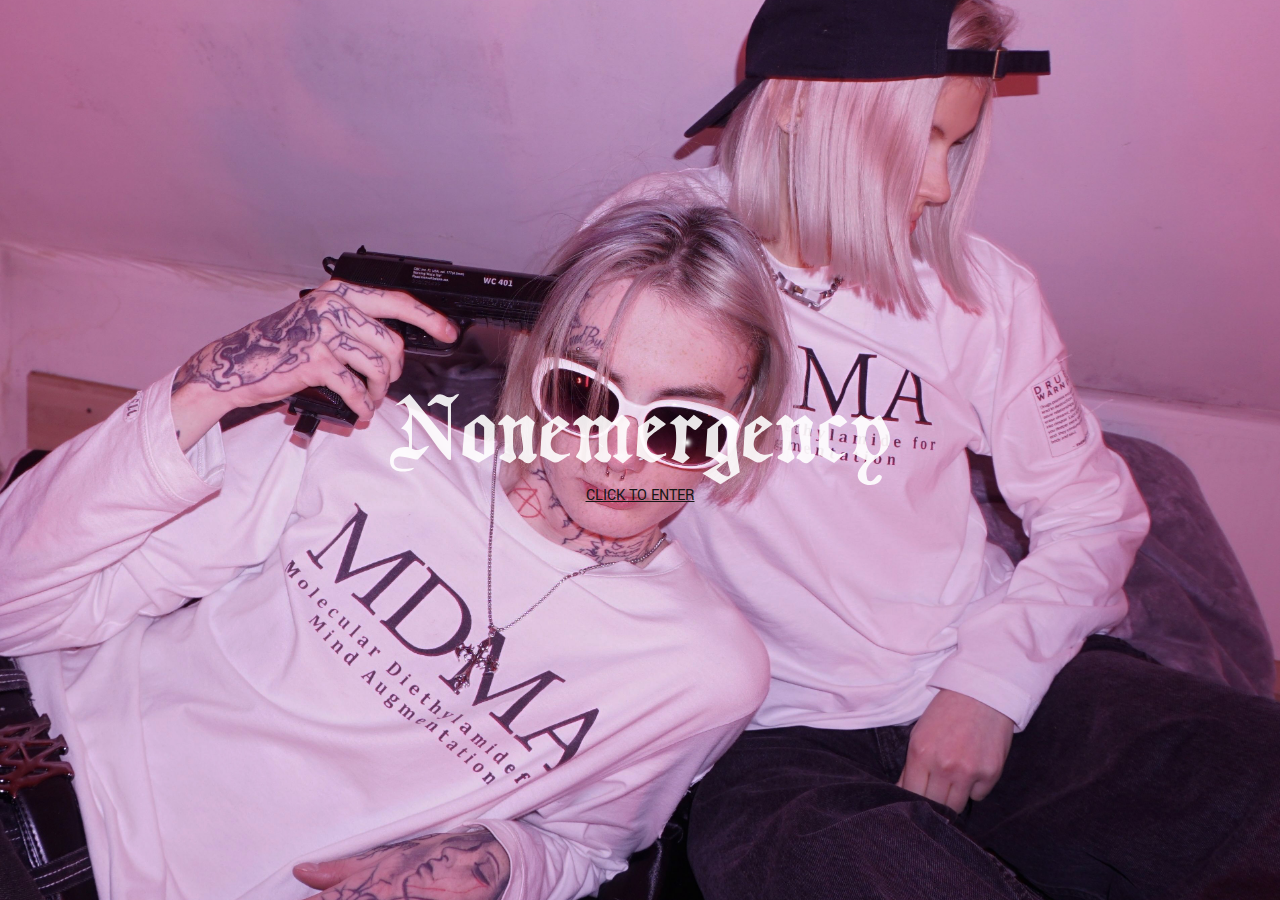
==== commit 078173d5: "landing" ====
--- a/index.html
+++ b/index.html
@@ -1,22 +1,10 @@
 <!DOCTYPE html>
-<html>
+<html lang="en">
 <head>
 	<meta charset="utf-8">
 	<meta name="viewport" content="width=device-width, initial-scale=1">
-
-	<link rel="stylesheet" href="https://cdn.jsdelivr.net/npm/swiper@11/swiper-bundle.min.css"/>
-	<script src="https://cdn.jsdelivr.net/npm/swiper/swiper-bundle.min.js"></script>
-	<script src="slider.js" defer></script>
-
-    <link rel="stylesheet" href="general.css">
-    <link rel="stylesheet" href="desktop.css">
-    <link rel="stylesheet" href="mobile.css">
-
-	<script src="scripts.js" defer></script>
-
-    <link rel="icon" type="image/x-icon" href="assets/favicon.ico">
 	<title>Nonemergency</title>
-	
+	<link rel="stylesheet" type="text/css" href="style.css">
 </head>
 <body>
 	<p id="js-disabled">WARNING: JavaScript is disabled on your browser. Some features will not work. <br>Enable JavaScript in order to enjoy properly-working website.</p>
@@ -26,134 +14,9 @@
 		    element.remove();
 		  }
 	</script>
-
-	<header class="shadow-bottom">
-		<div class="wrapper">
-			<img src="assets/nonem.png" alt="Logo" id="logo">
-			<a id="burger"><img src="assets/burger.svg"></a>
-			<div id="header-links">
-				<a class="newsletter-open">Newsletter</a>
-				<div class="dropdown">
-					<a>Social</a>
-					<div class="dropdown-items">
-						<a href="">TikTok</a>
-						<a href="">Instagram</a>
-						<a href="">Pinterest</a>
-					</div>
-				</div>
-				<a href="mailto:contact@nonemergency.eu">Contact</a>
-			</div>
-		</div>
-	</header>
-	<div id="mob-nav-menu">
-		
-		<a id="mob-nav-close"><img src="assets/X.svg"></a>
-		<div class="mob-nav-links">
-			<a class="newsletter-open">Newsletter</a>
-			<div class="mob-dropdown">
-				<p>Social</p>
-				<div class="links">
-					<div class="line"></div>
-					<a href="">TikTok</a>
-					<a href="">Instagram</a>
-					<a href="">Pinterest</a>
-				</div>				
-			</div>
-			<a href="mailto:contact@nonemergency.eu">Contact</a>
-			<div class="mob-dropdown">
-				<p>Legal</p>
-				<div class="links">
-					<div class="line"></div>
-					<a href="">Privacy Policy</a>
-					<a href="">Terms of Service</a>
-				</div>				
-			</div>
-		</div>
-	</div>
-
-	<section class="swiper shadow-top" id="product-visual">
-		<div class="image-showcase swiper-wrapper"> <!-- SWIPER WRAPPER -->
-			<div class="swiper-slide">
-				<img src="assets/MDMA-photos/photo2.jpg">
-			</div>
-			<div class="swiper-slide">
-				<img src="assets/MDMA-photos/photo0.jpg">
-			</div>
-			<div class="swiper-slide">
-				<video autoplay muted loop>
-					<source src="assets/MDMA-photos/video0.mp4" type="video/mp4">
-				</video>
-			</div>
-			<div class="swiper-slide">
-				<img src="assets/MDMA-photos/photo1.jpg">
-			</div>
-		</div>
-	</section>
-	<div class="wrapper" id="product-text">
-		<div id="swiper-pagination"></div>
-		<section>
-			<div class="product-info fixed-product-object">
-				<p class="bold product-title">MDMA long-sleeve</p>
-				<p class="price">€50</p>
-				<p class="section-title bold">Product Info</p>
-				<div>
-					<p>This long-sleeve is our debut piece</p>
-					<p>and is a part of a limited run of 25.</p>
-				</div>
-				<div>
-					<p>Has patches on both sleeves.</p>
-					<p>Relaxed/Boxy fit.</p>
-					<p>Models wearing size S.</p>
-				</div>
-				<div>
-					<p>97% cotton; 3% spandex.</p>
-					<p>Designed and manufactured in Europe.</p>
-				</div>
-			</div>
-			<div class="purchase-section fixed-product-object">
-				<p class="section-title bold">Purchase</p>
-				<p class="price">Price: €50</p>
-				<div class="size-info">
-					<span>Size:</span>
-					<a>Size Guide</a>
-				</div>
-				<form id="buy-product-form">
-					<select name="size" id="size" class="form-input">
-						<option value="not-selected" selected disabled>Choose Size</option>
-						<option value="S">S</option>
-						<option value="M">M</option>
-					</select>
-					<button type="submit" value="Checkout" id="purchase-btn" class="not-available ">Coming Soon</button>
-					<button type="submit" value="Notify Me" id="purchase-btn" class="button-outlined newsletter-open">Notify Me</button>
-				</form>
-			</div>
-		</section>
-
-	</div>
-	<section id="newsletter" class="newsletter-section">
-		<div class="wrapper grid">
-			<div class="newsletter">
-				<div class="newsletter-heading">
-					<h2>Newsletter</h2>
-					<a id="newsletter-close"><img src="assets/X.svg"></a>
-				</div>
-				<hr>
-				<p>Sign up to email updates on Nonemergency releases and more.<br>You may cancel anytime.</p>
-				<form action="" method="POST">
-					<input type="email" name="e" class="form-input" placeholder="E-mail">
-					<input type="submit" value="Sign Up" class="button">
-				</form>
-				<div class="background-blur"></div>
-			</div>
-		</div>
-		
-		<div id="overlay" class="overlay"></div>
-	</section>
-	<div class="footer-border">
-		<footer class="wrapper">
-			<p class="small-text">© 2025 <span class="bold">Nonemergency OÜ</span>. All Rights Reserved.</p>
-			<span id="legal"><a href="">Privacy Policy</a><a href="">Terms of Service</a></span>
-		</footer>
+	<div id="background">
+		<img id="logo" src="assets/nonemergency-white.svg">
+		<a href="/product">CLICK TO ENTER</a>	
 	</div>
 </body>
 </html>--- a/style.css
+++ b/style.css
@@ -0,0 +1,45 @@
+@import url('https://fonts.googleapis.com/css2?family=Yantramanav:wght@100;300;400;500;700;900&display=swap');
+/* RESET & FONT */
+
+
+#js-disabled{
+    position: fixed;
+    top: 15%;
+    left: 15%;
+    font-weight: 700;
+    background: #fff;
+    z-index: 1000;
+}
+
+
+*{ 
+    margin: 0;
+    padding: 0;
+    font-family: "Yantramanav", serif;
+    font-weight: 400;
+    color: #161616; 
+    border: none;
+    border-radius: 0;
+    outline: none;
+    -webkit-appearance: none;
+    -moz-appearance: none;
+    appearance: none;
+    font-size: 1rem;
+    background: none;
+    text-decoration-thickness: 1px !important;
+}
+
+/* Styles */
+
+#background{
+    background: url("assets/bg-landing-desktop.jpg");
+    background-size: cover;
+    background-position: center;
+    width: 100vw;
+    height: 100vh;
+    display: flex;
+    align-items: center;
+    justify-content: center;
+    flex-direction: column;
+}
+
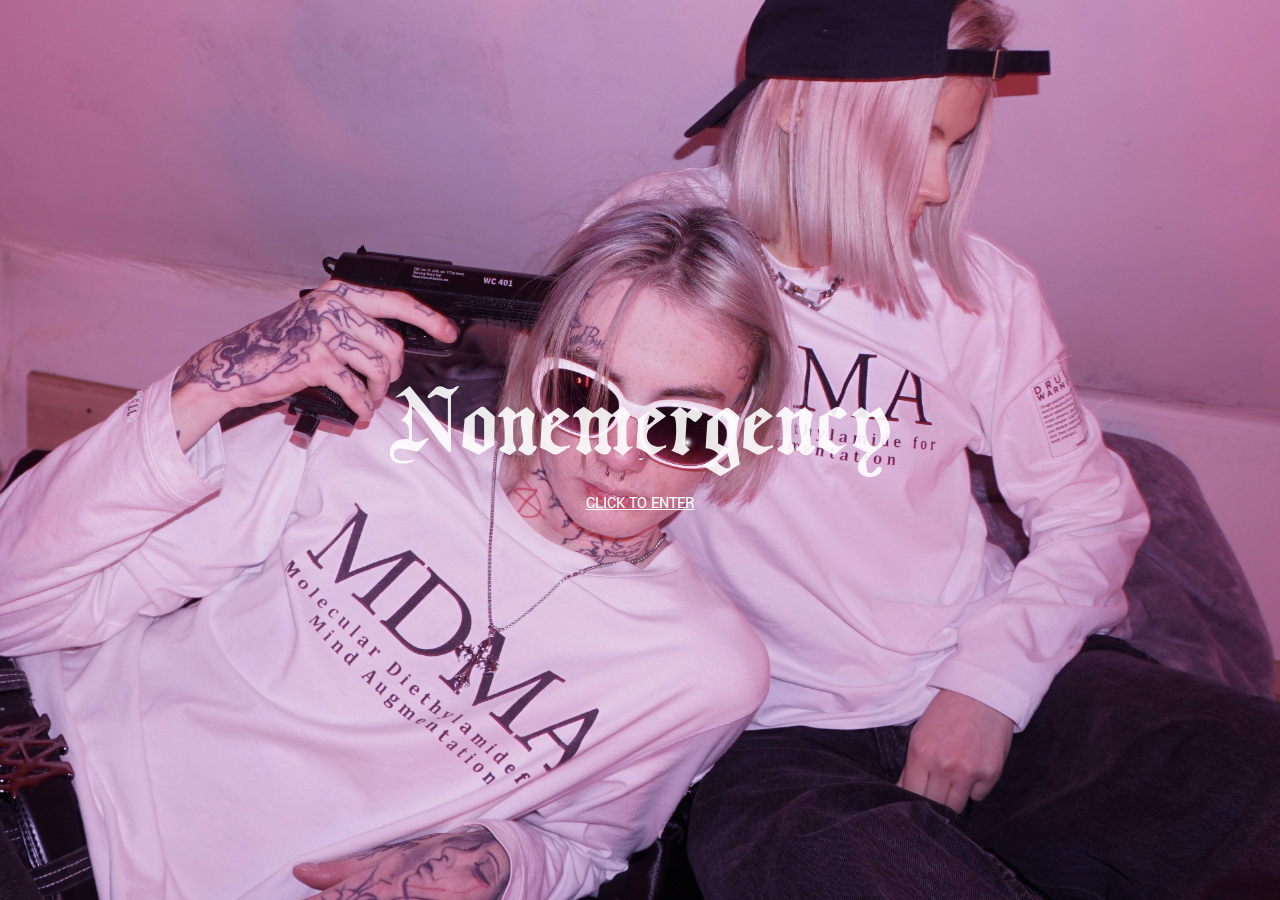
==== commit 2d1e9df5: "landing" ====
--- a/index.html
+++ b/index.html
@@ -5,6 +5,7 @@
 	<meta name="viewport" content="width=device-width, initial-scale=1">
 	<title>Nonemergency</title>
 	<link rel="stylesheet" type="text/css" href="style.css">
+	<script type="text/javascript" src="scripts.js" defer></script>
 </head>
 <body>
 	<p id="js-disabled">WARNING: JavaScript is disabled on your browser. Some features will not work. <br>Enable JavaScript in order to enjoy properly-working website.</p>
@@ -16,7 +17,7 @@
 	</script>
 	<div id="background">
 		<img id="logo" src="assets/nonemergency-white.svg">
-		<a href="/product">CLICK TO ENTER</a>	
+		<a href="product">CLICK TO ENTER</a>	
 	</div>
 </body>
 </html>--- a/style.css
+++ b/style.css
@@ -17,7 +17,7 @@
     padding: 0;
     font-family: "Yantramanav", serif;
     font-weight: 400;
-    color: #161616; 
+    color: white;
     border: none;
     border-radius: 0;
     outline: none;
@@ -37,9 +37,15 @@
     background-position: center;
     width: 100vw;
     height: 100vh;
+    align-content: center;
     display: flex;
     align-items: center;
     justify-content: center;
     flex-direction: column;
+    gap: 1rem;
+    cursor: pointer;
 }
 
+#logo{
+    max-width: calc(100vw - 40px);
+}